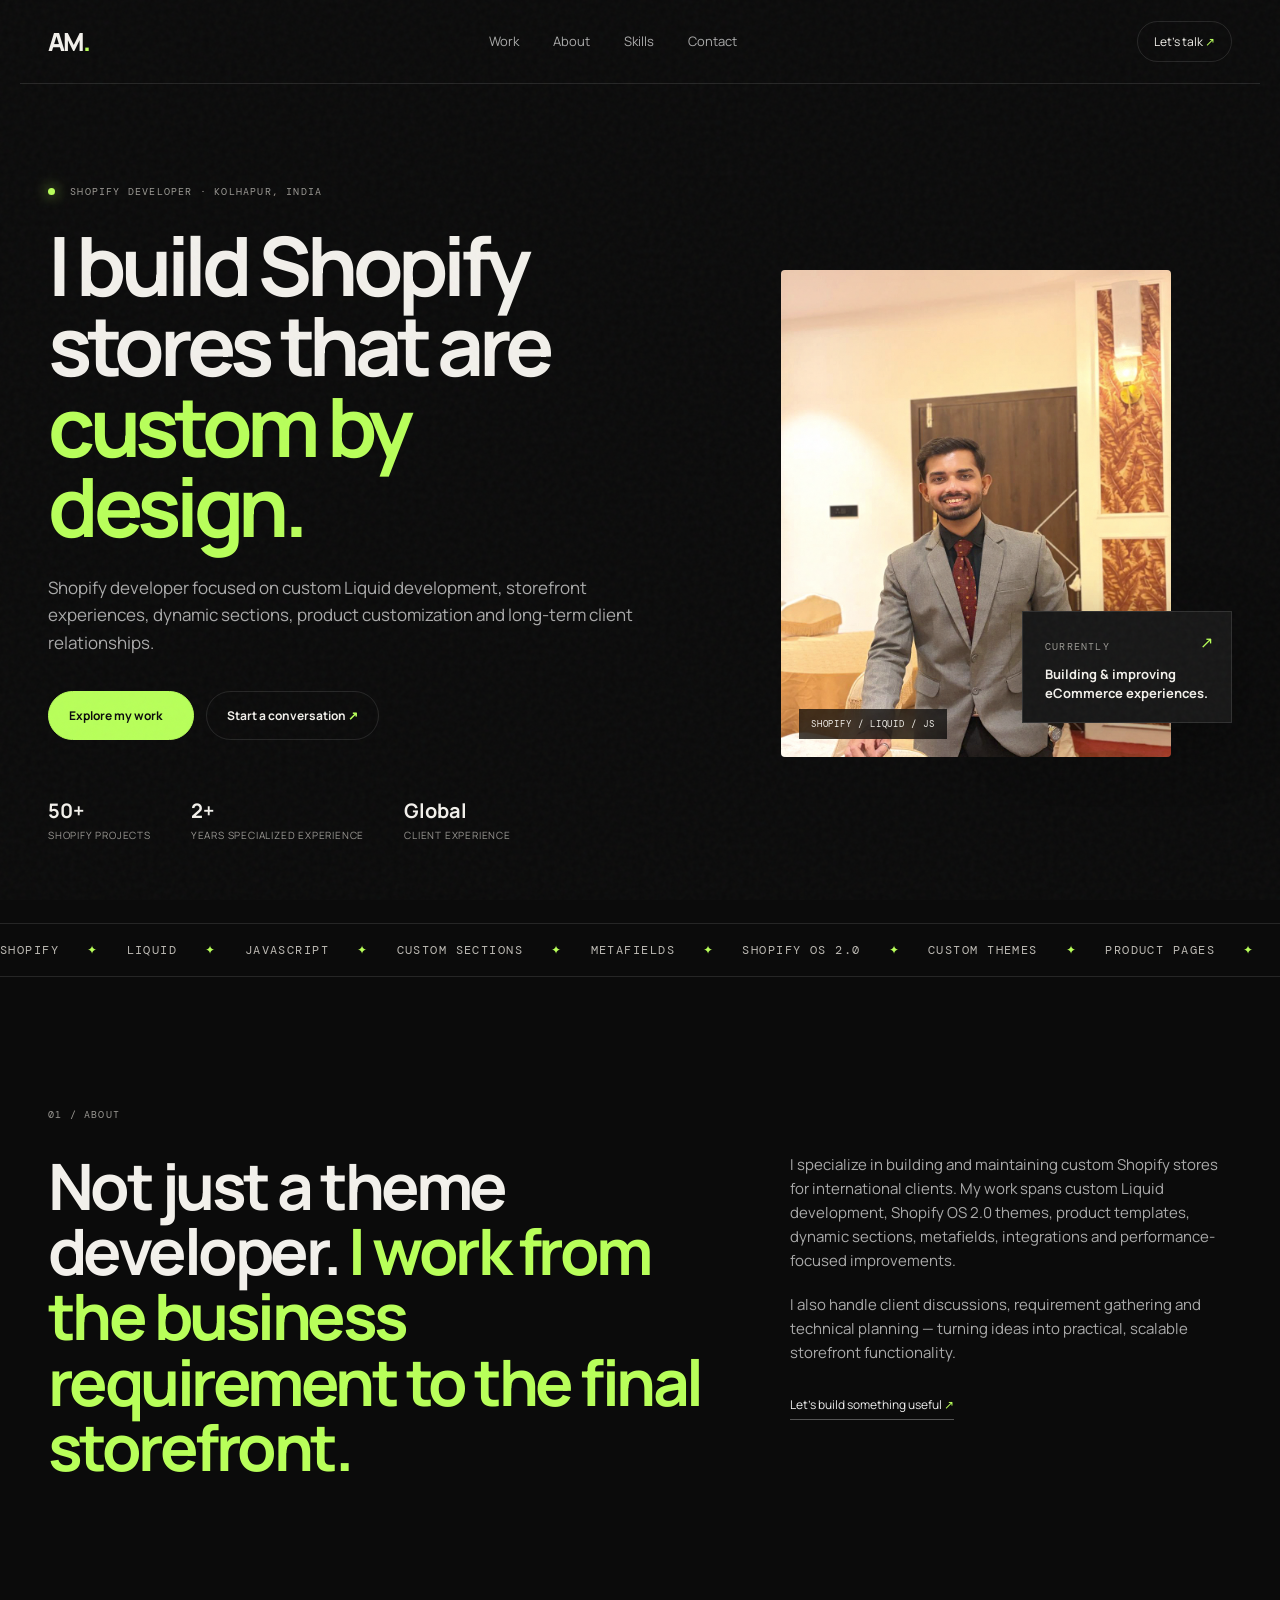
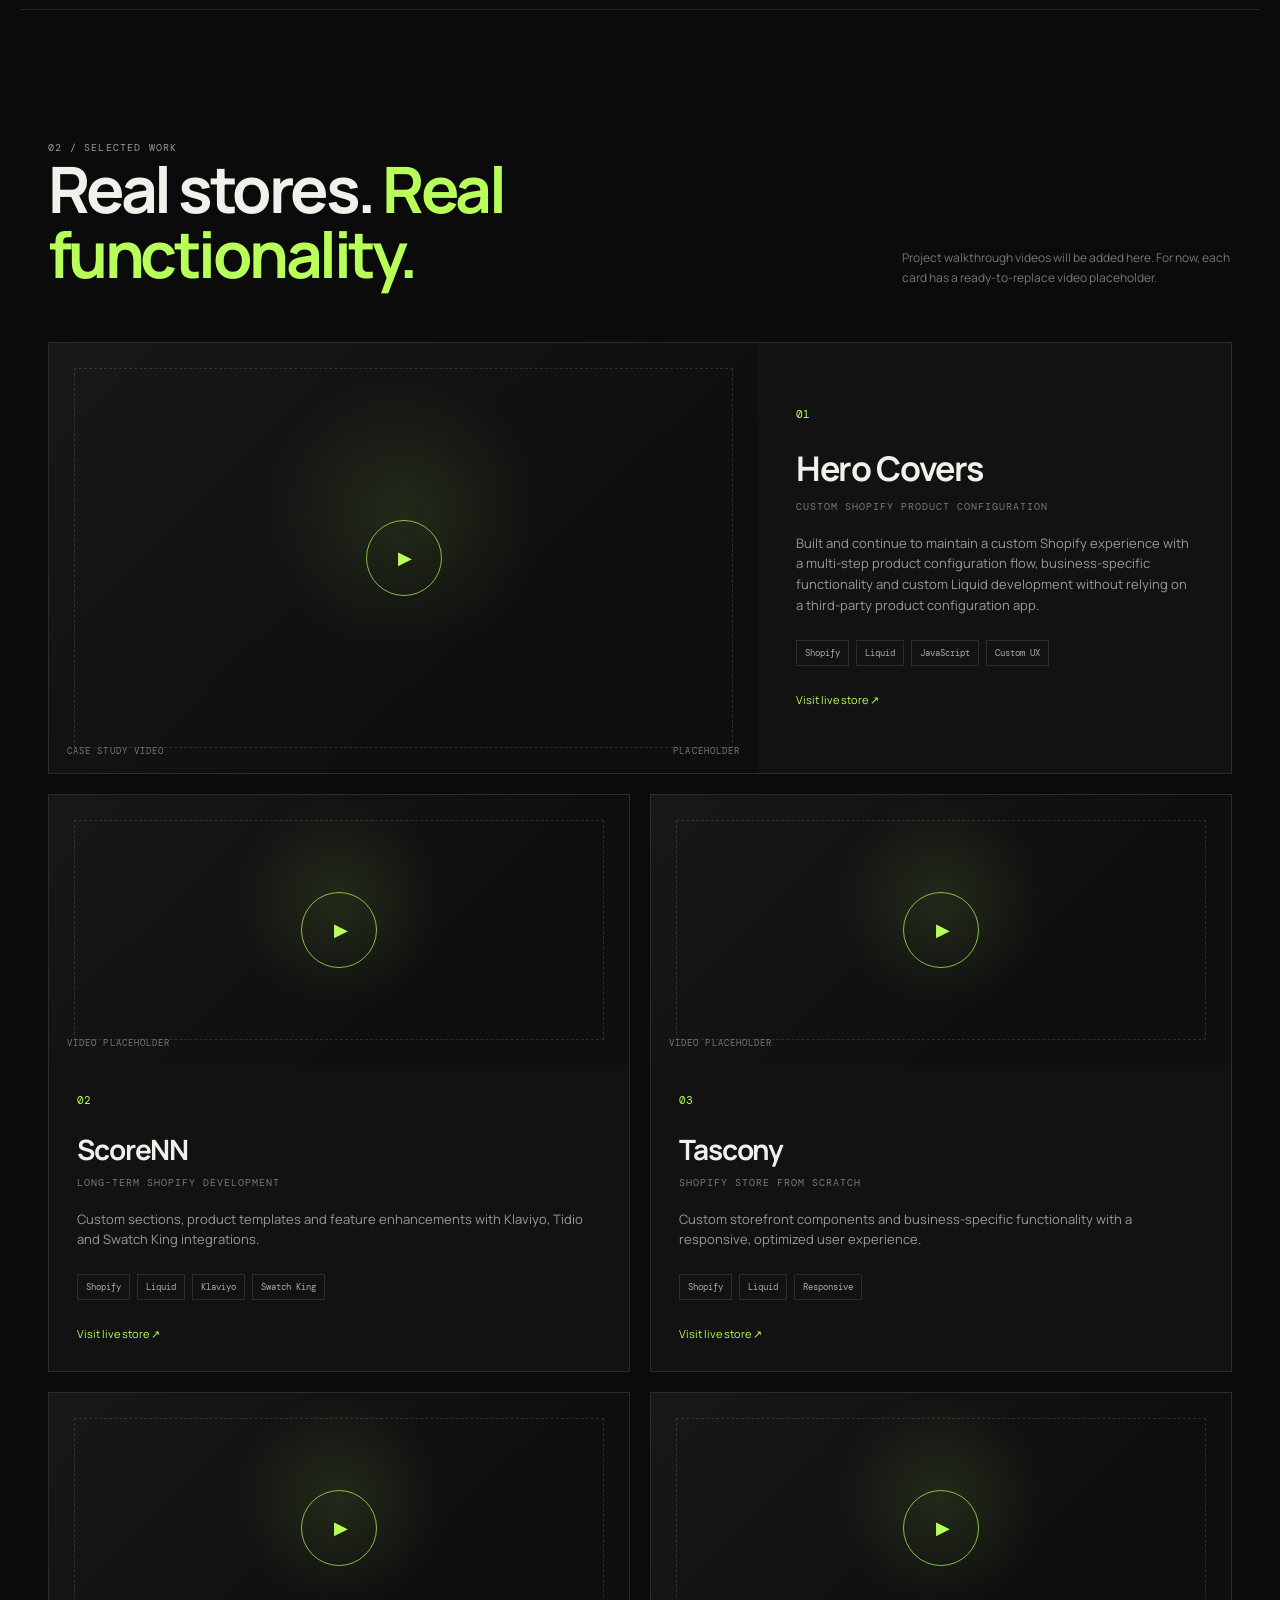
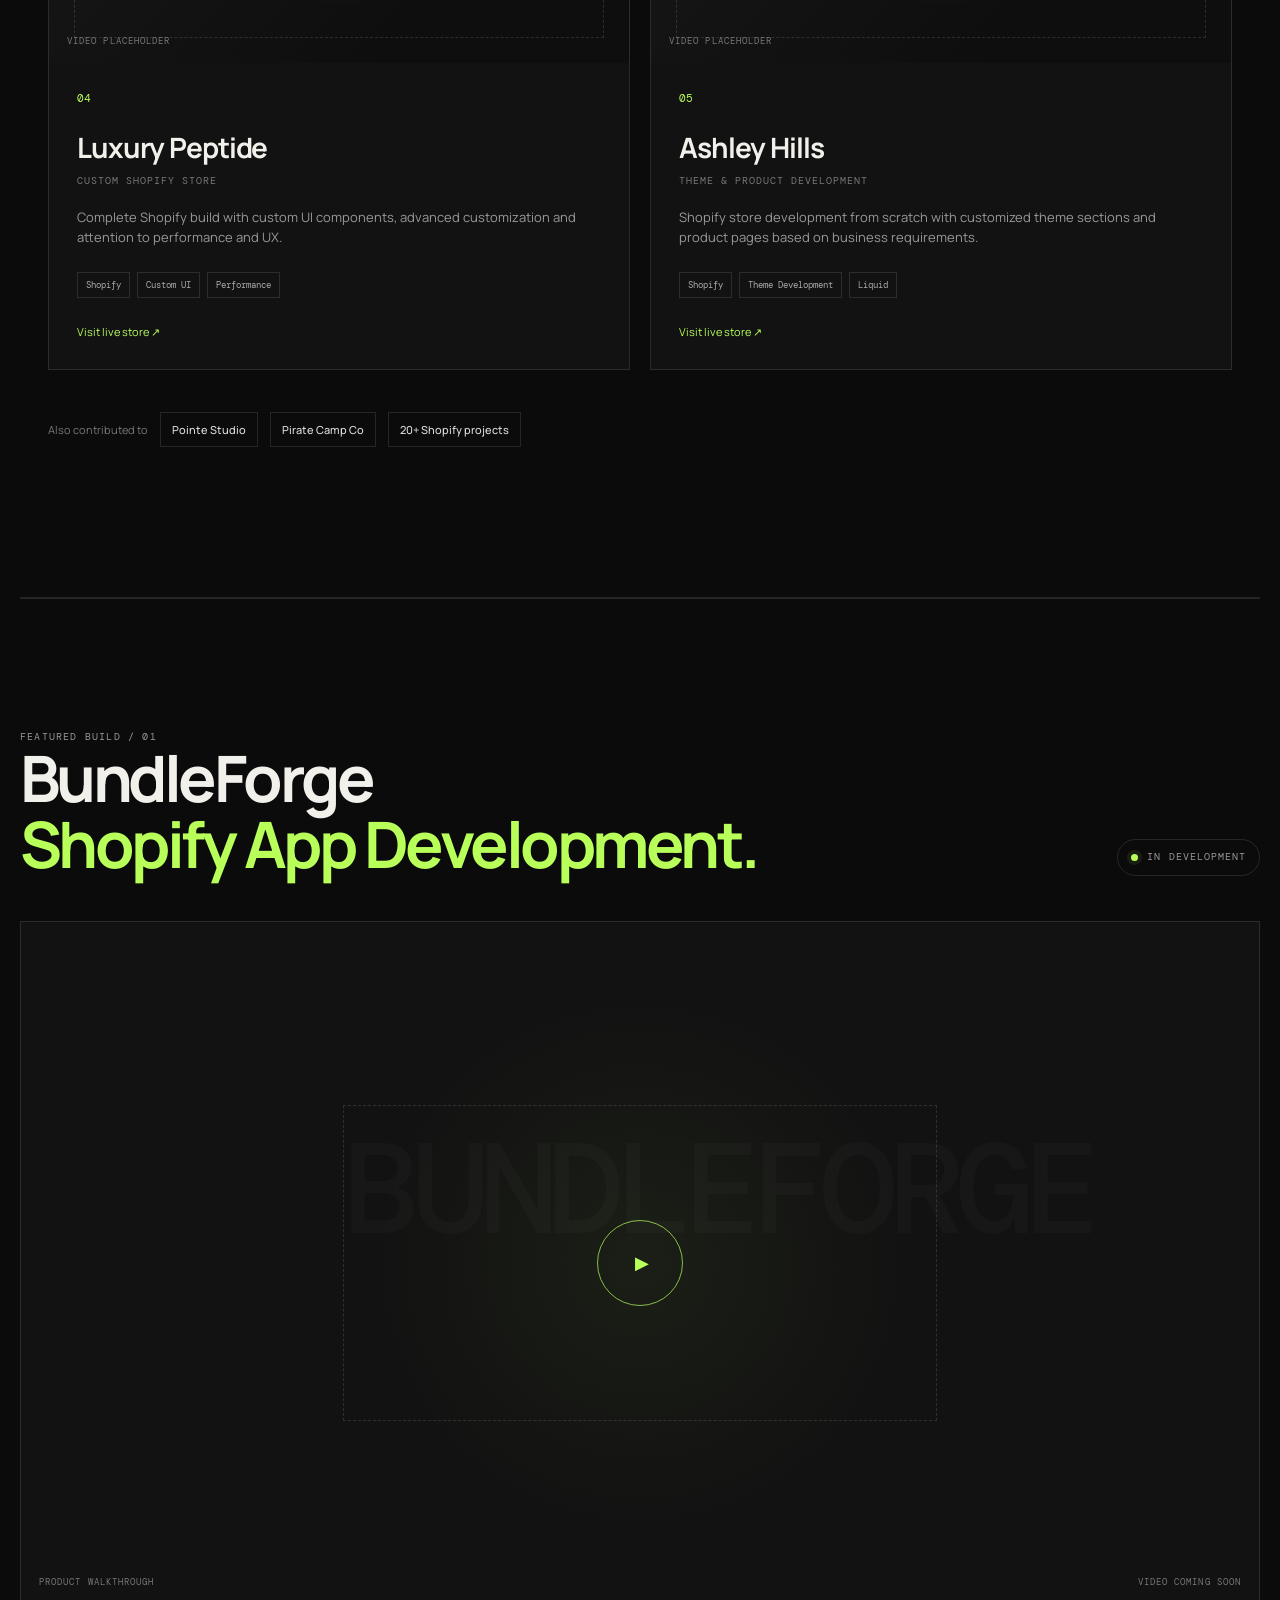
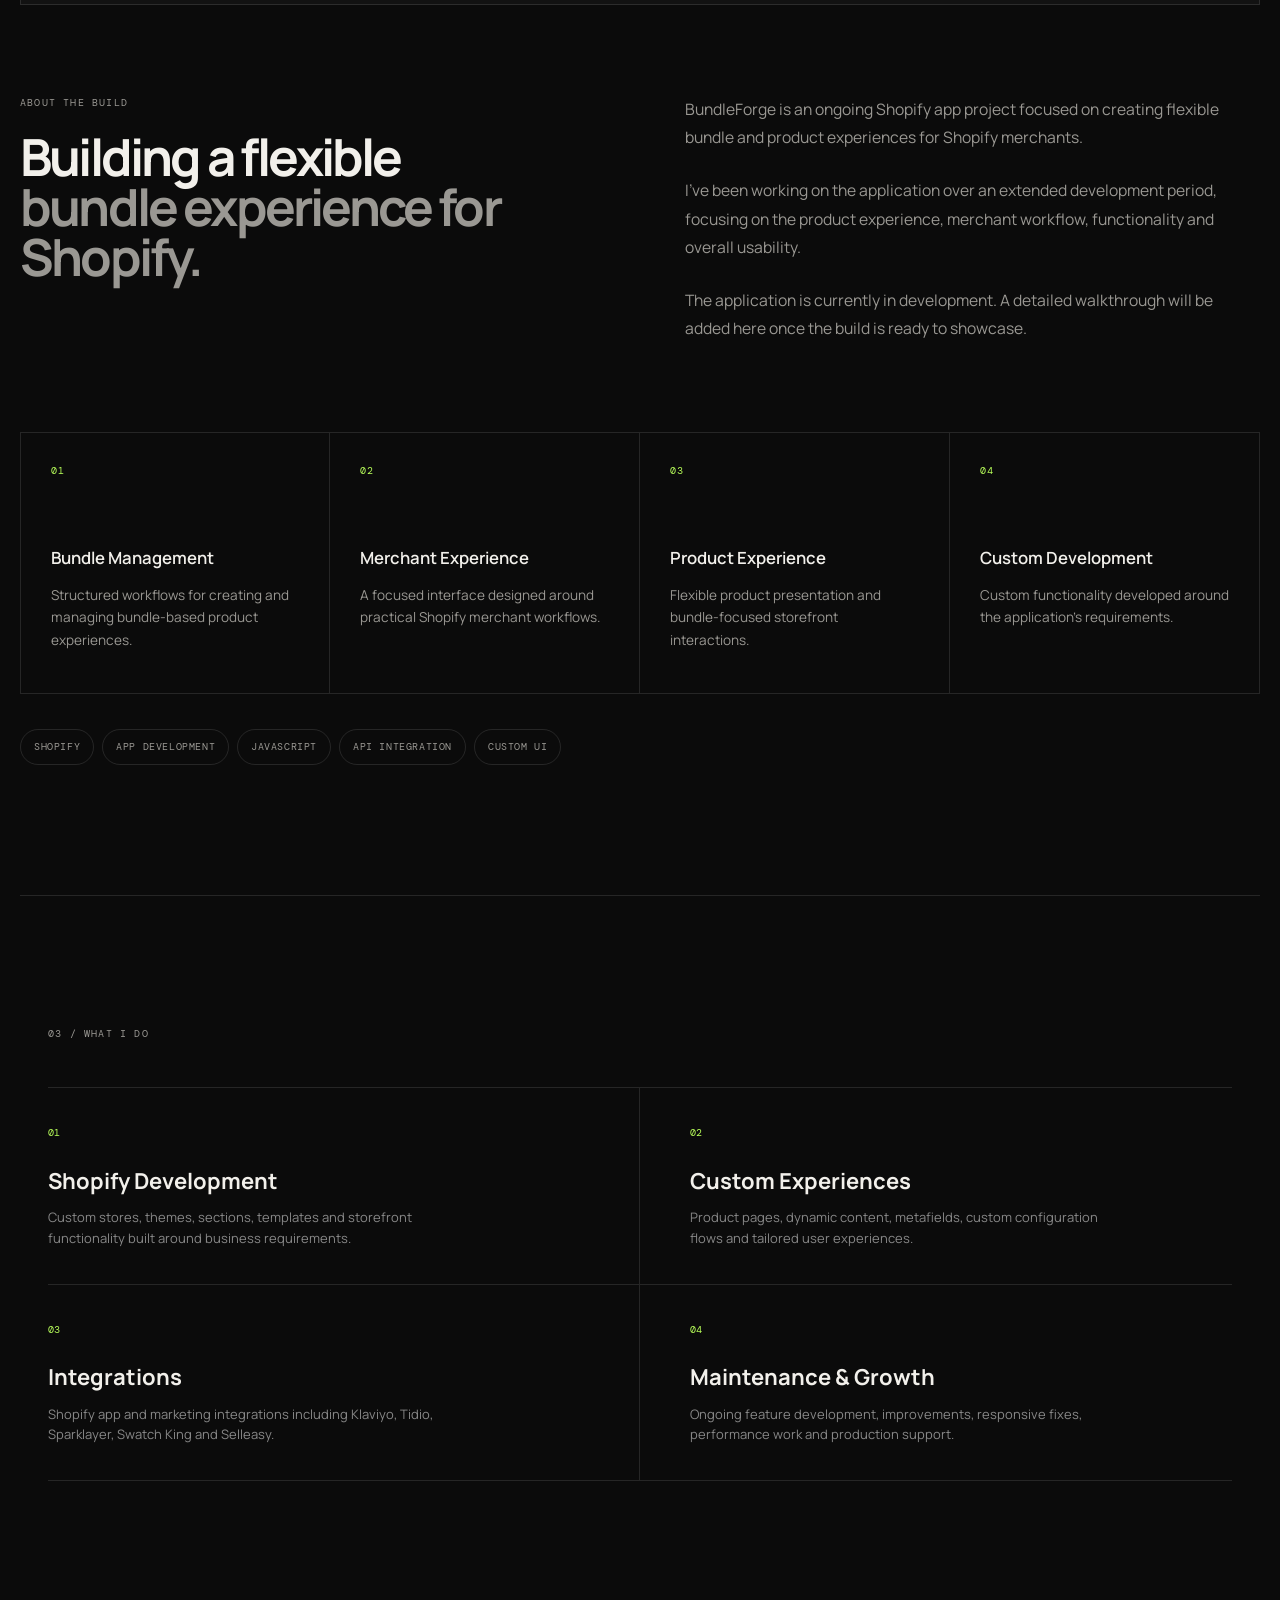
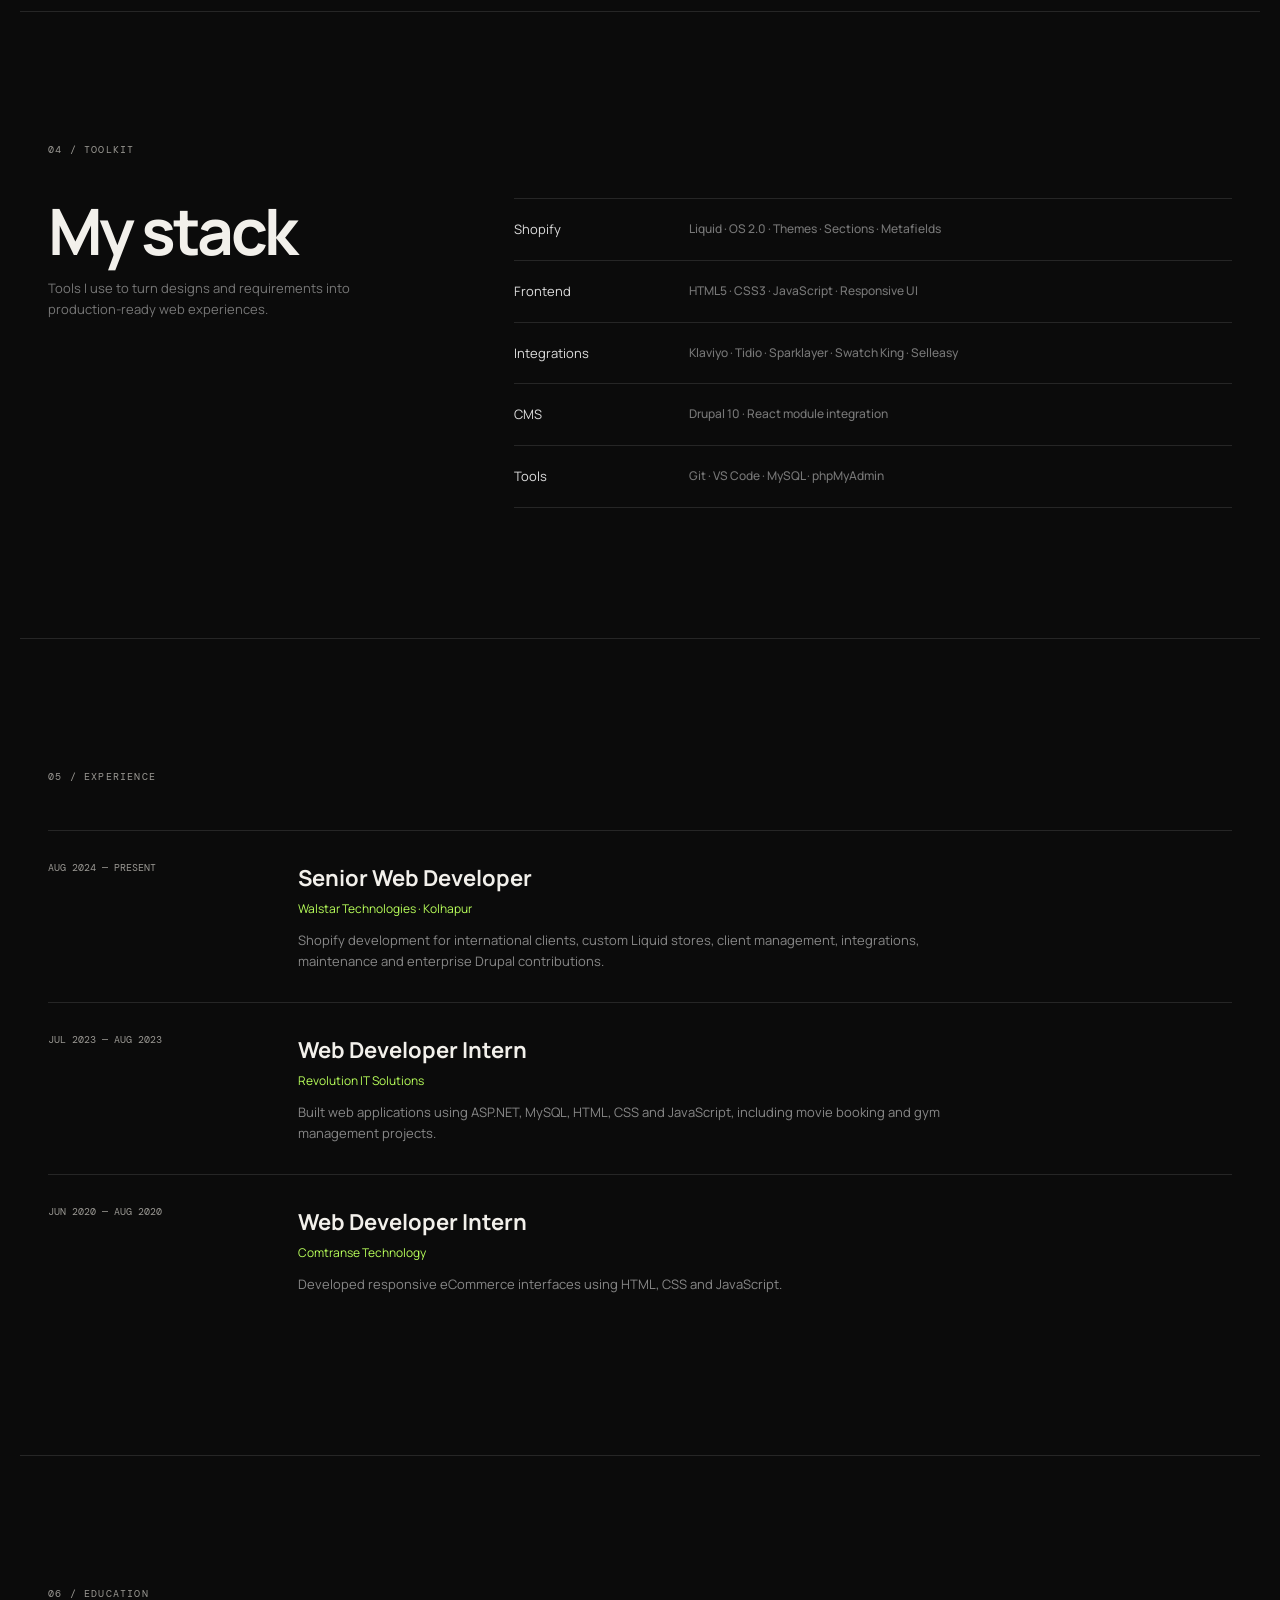
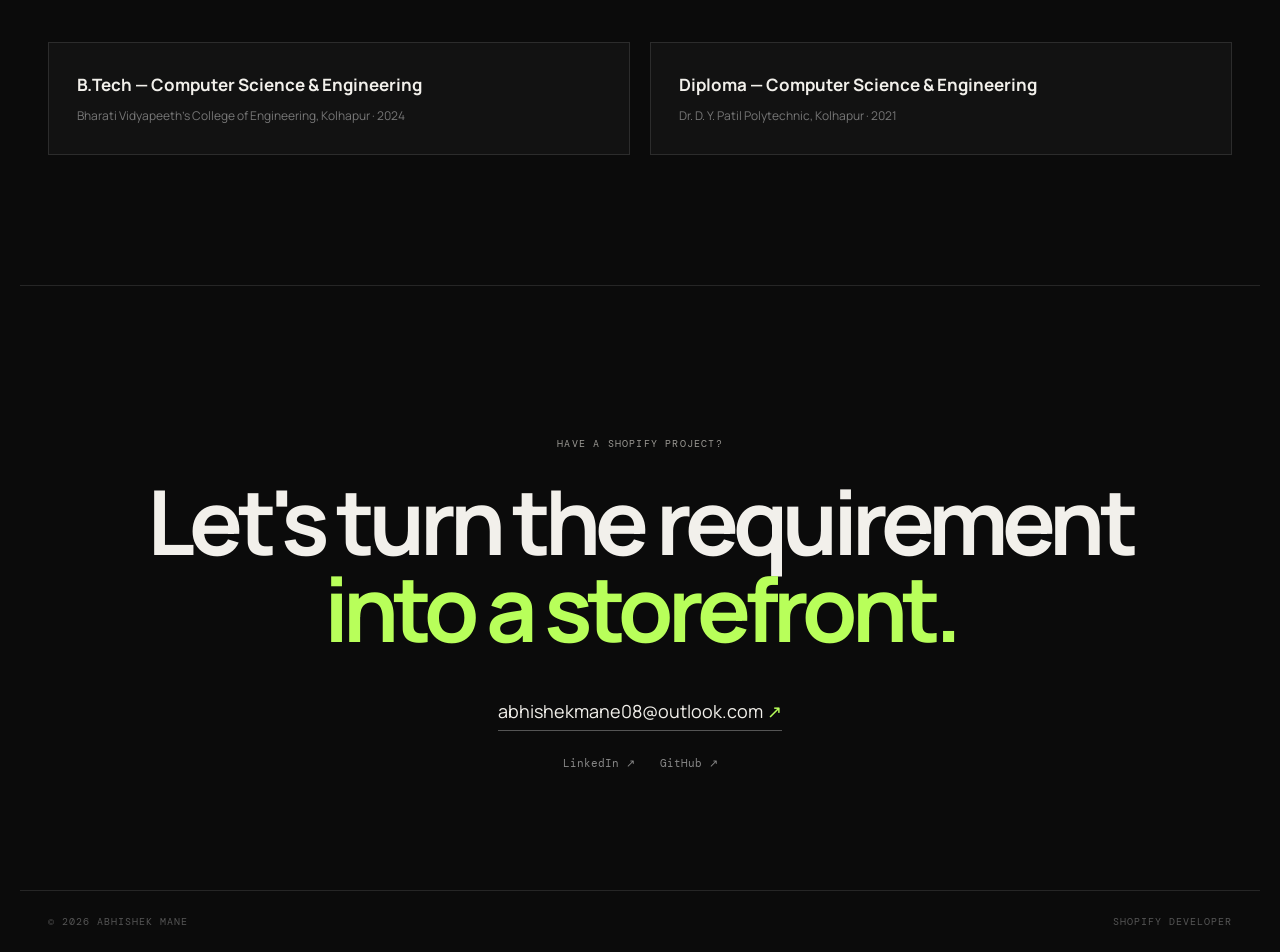
==== index.html @ 69cf545e "Fix portfolio structure for GitHub Pages" ====
<!DOCTYPE html>
<html lang="en">
<head>
  <meta charset="UTF-8" />
  <meta name="viewport" content="width=device-width, initial-scale=1.0" />
  <meta name="description" content="Abhishek Mane — Shopify Developer building custom Shopify stores, themes, sections and eCommerce experiences." />
  <title>Abhishek Mane — Shopify Developer</title>
  <link rel="preconnect" href="https://fonts.googleapis.com">
  <link rel="preconnect" href="https://fonts.gstatic.com" crossorigin>
  <link href="https://fonts.googleapis.com/css2?family=DM+Mono:wght@400;500&family=Manrope:wght@400;500;600;700;800&display=swap" rel="stylesheet">
  <link rel="stylesheet" href="styles.css" />
</head>
<body>
  <div class="noise"></div>

  <header class="site-header">
    <a class="brand" href="#top">AM<span>.</span></a>
    <nav class="nav">
      <a href="#work">Work</a>
      <a href="#about">About</a>
      <a href="#skills">Skills</a>
      <a href="#contact">Contact</a>
    </nav>
    <a class="header-cta" href="mailto:abhishekmane08@outlook.com" target="_blank">Let's talk <span>↗</span></a>
  </header>

  <main id="top">
    <section class="hero">
      <div class="hero-copy">
        <p class="eyebrow"><span class="status-dot"></span> Shopify Developer · Kolhapur, India</p>
        <h1>I build Shopify stores that are <em>custom by design.</em></h1>
        <p class="hero-text">
          Shopify developer focused on custom Liquid development, storefront experiences,
          dynamic sections, product customization and long-term client relationships.
        </p>
        <div class="hero-actions">
          <a class="btn btn-primary" href="#work">Explore my work <span>↓</span></a>
          <a class="btn btn-ghost" href="mailto:abhishekmane08@outlook.com">Start a conversation <span>↗</span></a>
        </div>
        <div class="hero-meta">
          <div><strong>50+</strong><span>Shopify projects</span></div>
          <div><strong>2+</strong><span>years specialized experience</span></div>
          <div><strong>Global</strong><span>client experience</span></div>
        </div>
      </div>

      <div class="hero-visual">
        <div class="portrait-frame">
          <img src="assets/images/profile.jpg" alt="Abhishek Mane" />
          <div class="portrait-tag">SHOPIFY / LIQUID / JS</div>
        </div>
        <div class="floating-card">
          <span class="mini-label">Currently</span>
          <strong>Building & improving<br>eCommerce experiences.</strong>
          <span class="arrow">↗</span>
        </div>
      </div>
    </section>

    <section class="marquee" aria-label="Skills">
      <div class="marquee-track">
        <span>SHOPIFY</span><i>✦</i>
        <span>LIQUID</span><i>✦</i>
        <span>JAVASCRIPT</span><i>✦</i>  
        <span>CUSTOM SECTIONS</span><i>✦</i>
        <span>METAFIELDS</span><i>✦</i>
        <span>SHOPIFY OS 2.0</span><i>✦</i>
        <span>CUSTOM THEMES</span><i>✦</i>
        <span>PRODUCT PAGES</span><i>✦</i>
        <span>DYNAMIC CONTENT</span><i>✦</i>
        <span>ECOMMERCE</span><i>✦</i>
        <span>APP INTEGRATIONS</span><i>✦</i>
        <span>KLAVIYO</span><i>✦</i>
        <span>TIDIO</span><i>✦</i>
        <span>SWATCH KING</span><i>✦</i>
        <span>SPARKLAYER</span><i>✦</i>
        <span>SELLEASY</span><i>✦</i>
        <span>RESPONSIVE DEVELOPMENT</span><i>✦</i>
        <span>PERFORMANCE OPTIMIZATION</span><i>✦</i>
        <span>CUSTOM FUNCTIONALITY</span><i>✦</i>
        <span>CLIENT COLLABORATION</span><i>✦</i>
        <span>REACT</span><i>✦</i>
        <span>HTML & CSS</span><i>✦</i>
        <span>GIT</span><i>✦</i>
        <span>SHOPIFY</span><i>✦</i>
        <span>LIQUID</span><i>✦</i>
        <span>JAVASCRIPT</span><i>✦</i>  
        <span>CUSTOM SECTIONS</span><i>✦</i>
        <span>METAFIELDS</span><i>✦</i>
        <span>SHOPIFY OS 2.0</span><i>✦</i>
        <span>CUSTOM THEMES</span><i>✦</i>
        <span>PRODUCT PAGES</span><i>✦</i>
        <span>DYNAMIC CONTENT</span><i>✦</i>
        <span>ECOMMERCE</span><i>✦</i>
        <span>APP INTEGRATIONS</span><i>✦</i>
        <span>KLAVIYO</span><i>✦</i>
        <span>TIDIO</span><i>✦</i>
        <span>SWATCH KING</span><i>✦</i>
        <span>SPARKLAYER</span><i>✦</i>
        <span>SELLEASY</span><i>✦</i>
        <span>RESPONSIVE DEVELOPMENT</span><i>✦</i>
        <span>PERFORMANCE OPTIMIZATION</span><i>✦</i>
        <span>CUSTOM FUNCTIONALITY</span><i>✦</i>
        <span>CLIENT COLLABORATION</span><i>✦</i>
        <span>REACT</span><i>✦</i>
        <span>HTML & CSS</span><i>✦</i>
        <span>GIT</span><i>✦</i>
        <span>SHOPIFY</span><i>✦</i>
        <span>LIQUID</span><i>✦</i>
        <span>JAVASCRIPT</span><i>✦</i>  
        <span>CUSTOM SECTIONS</span><i>✦</i>
        <span>METAFIELDS</span><i>✦</i>
        <span>SHOPIFY OS 2.0</span><i>✦</i>
        <span>CUSTOM THEMES</span><i>✦</i>
        <span>PRODUCT PAGES</span><i>✦</i>
        <span>DYNAMIC CONTENT</span><i>✦</i>
        <span>ECOMMERCE</span><i>✦</i>
        <span>APP INTEGRATIONS</span><i>✦</i>
        <span>KLAVIYO</span><i>✦</i>
        <span>TIDIO</span><i>✦</i>
        <span>SWATCH KING</span><i>✦</i>
        <span>SPARKLAYER</span><i>✦</i>
        <span>SELLEASY</span><i>✦</i>
        <span>RESPONSIVE DEVELOPMENT</span><i>✦</i>
        <span>PERFORMANCE OPTIMIZATION</span><i>✦</i>
        <span>CUSTOM FUNCTIONALITY</span><i>✦</i>
        <span>CLIENT COLLABORATION</span><i>✦</i>
        <span>REACT</span><i>✦</i>
        <span>HTML & CSS</span><i>✦</i>
        <span>GIT</span><i>✦</i>
      </div>
    </section>

    <section class="section intro" id="about">
      <div class="section-kicker">01 / About</div>
      <div class="intro-grid">
        <h2>Not just a theme developer. <span>I work from the business requirement to the final storefront.</span></h2>
        <div class="intro-copy">
          <p>
            I specialize in building and maintaining custom Shopify stores for international clients.
            My work spans custom Liquid development, Shopify OS 2.0 themes, product templates,
            dynamic sections, metafields, integrations and performance-focused improvements.
          </p>
          <p>
            I also handle client discussions, requirement gathering and technical planning — turning
            ideas into practical, scalable storefront functionality.
          </p>
          <a class="text-link" href="#contact">Let's build something useful <span>↗</span></a>
        </div>
      </div>
    </section>

    <section class="section work-section" id="work">
      <div class="section-heading">
        <div>
          <div class="section-kicker">02 / Selected work</div>
          <h2>Real stores. <span>Real functionality.</span></h2>
        </div>
        <p>Project walkthrough videos will be added here. For now, each card has a ready-to-replace video placeholder.</p>
      </div>

      <article class="project project-featured">
        <div class="project-media video-placeholder" data-project="Hero Covers">
          <div class="play-ring">▶</div>
          <div class="media-bottom">
            <span>CASE STUDY VIDEO</span>
            <span>PLACEHOLDER</span>
          </div>
        </div>
        <div class="project-info">
          <div class="project-number">01</div>
          <h3>Hero Covers</h3>
          <p class="project-type">Custom Shopify Product Configuration</p>
          <p>
            Built and continue to maintain a custom Shopify experience with a multi-step product
            configuration flow, business-specific functionality and custom Liquid development without
            relying on a third-party product configuration app.
          </p>
          <div class="chips"><span>Shopify</span><span>Liquid</span><span>JavaScript</span><span>Custom UX</span></div>
          <a class="project-link" href="https://www.herocovers.com/" target="_blank" rel="noopener">Visit live store ↗</a>
        </div>
      </article>

      <div class="project-grid">
        <article class="project project-card">
          <div class="project-media video-placeholder" data-project="ScoreNN">
            <div class="play-ring">▶</div>
            <div class="media-bottom"><span>VIDEO PLACEHOLDER</span></div>
          </div>
          <div class="project-info">
            <div class="project-number">02</div>
            <h3>ScoreNN</h3>
            <p class="project-type">Long-term Shopify Development</p>
            <p>Custom sections, product templates and feature enhancements with Klaviyo, Tidio and Swatch King integrations.</p>
            <div class="chips"><span>Shopify</span><span>Liquid</span><span>Klaviyo</span><span>Swatch King</span></div>
            <a class="project-link" href="https://scorenn.com/" target="_blank" rel="noopener">Visit live store ↗</a>
          </div>
        </article>

        <article class="project project-card">
          <div class="project-media video-placeholder" data-project="Tascony">
            <div class="play-ring">▶</div>
            <div class="media-bottom"><span>VIDEO PLACEHOLDER</span></div>
          </div>
          <div class="project-info">
            <div class="project-number">03</div>
            <h3>Tascony</h3>
            <p class="project-type">Shopify Store From Scratch</p>
            <p>Custom storefront components and business-specific functionality with a responsive, optimized user experience.</p>
            <div class="chips"><span>Shopify</span><span>Liquid</span><span>Responsive</span></div>
            <a class="project-link" href="https://tascony.com/" target="_blank" rel="noopener">Visit live store ↗</a>
          </div>
        </article>

        <article class="project project-card">
          <div class="project-media video-placeholder" data-project="Luxury Peptide">
            <div class="play-ring">▶</div>
            <div class="media-bottom"><span>VIDEO PLACEHOLDER</span></div>
          </div>
          <div class="project-info">
            <div class="project-number">04</div>
            <h3>Luxury Peptide</h3>
            <p class="project-type">Custom Shopify Store</p>
            <p>Complete Shopify build with custom UI components, advanced customization and attention to performance and UX.</p>
            <div class="chips"><span>Shopify</span><span>Custom UI</span><span>Performance</span></div>
            <a class="project-link" href="https://luxurypeptide.com/" target="_blank" rel="noopener">Visit live store ↗</a>
          </div>
        </article>

        <article class="project project-card">
          <div class="project-media video-placeholder" data-project="Ashley Hills">
            <div class="play-ring">▶</div>
            <div class="media-bottom"><span>VIDEO PLACEHOLDER</span></div>
          </div>
          <div class="project-info">
            <div class="project-number">05</div>
            <h3>Ashley Hills</h3>
            <p class="project-type">Theme & Product Development</p>
            <p>Shopify store development from scratch with customized theme sections and product pages based on business requirements.</p>
            <div class="chips"><span>Shopify</span><span>Theme Development</span><span>Liquid</span></div>
            <a class="project-link" href="https://ashleyhills.com/" target="_blank" rel="noopener">Visit live store ↗</a>
          </div>
        </article>
      </div>

      <div class="more-work">
        <span>Also contributed to</span>
        <strong>Pointe Studio</strong>
        <strong>Pirate Camp Co</strong>
        <strong>20+ Shopify projects</strong>
      </div>
    </section>
    
    <!-- =========================
        BUNDLEFORGE FEATURED APP
    ========================== -->

    <section class="section bundleforge-section">

      <div class="section-heading bundleforge-heading">

        <div>

          <div class="section-kicker">
            Featured Build / 01
          </div>

          <h2>
            BundleForge
            <span>
              Shopify App Development.
            </span>
          </h2>

        </div>

        <div class="bundleforge-status">

          <span class="bundleforge-status-dot"></span>

          <span>
            In Development
          </span>

        </div>

      </div>


      <!-- FULL WIDTH VIDEO -->

      <div class="bundleforge-video">

        <button
          class="video-placeholder bundleforge-video-trigger"
          data-project="BundleForge"
          data-video="assets/videos/bundleforge.mp4"
          aria-label="Open BundleForge walkthrough"
        >

          <span class="play-ring">
            ▶
          </span>

          <span class="media-bottom">

            <span>
              PRODUCT WALKTHROUGH
            </span>

            <span>
              VIDEO COMING SOON
            </span>

          </span>

        </button>

      </div>


      <!-- DESCRIPTION -->

      <div class="bundleforge-intro">

        <div class="bundleforge-intro-title">

          <div class="section-kicker">
            About the build
          </div>

          <h3>
            Building a flexible
            <span>
              bundle experience for Shopify.
            </span>
          </h3>

        </div>


        <div class="bundleforge-intro-copy">

          <p>
            BundleForge is an ongoing Shopify app project
            focused on creating flexible bundle and product
            experiences for Shopify merchants.
          </p>

          <p>
            I've been working on the application over an
            extended development period, focusing on the
            product experience, merchant workflow,
            functionality and overall usability.
          </p>

          <p>
            The application is currently in development.
            A detailed walkthrough will be added here once
            the build is ready to showcase.
          </p>

        </div>

      </div>


      <!-- FEATURES -->

      <div class="bundleforge-features">

        <article class="bundleforge-feature">

          <span class="bundleforge-feature-number">
            01
          </span>

          <h4>
            Bundle Management
          </h4>

          <p>
            Structured workflows for creating and
            managing bundle-based product experiences.
          </p>

        </article>


        <article class="bundleforge-feature">

          <span class="bundleforge-feature-number">
            02
          </span>

          <h4>
            Merchant Experience
          </h4>

          <p>
            A focused interface designed around
            practical Shopify merchant workflows.
          </p>

        </article>


        <article class="bundleforge-feature">

          <span class="bundleforge-feature-number">
            03
          </span>

          <h4>
            Product Experience
          </h4>

          <p>
            Flexible product presentation and
            bundle-focused storefront interactions.
          </p>

        </article>


        <article class="bundleforge-feature">

          <span class="bundleforge-feature-number">
            04
          </span>

          <h4>
            Custom Development
          </h4>

          <p>
            Custom functionality developed around
            the application's requirements.
          </p>

        </article>

      </div>


      <!-- TECHNOLOGIES -->

      <div class="bundleforge-stack">

        <span>Shopify</span>
        <span>App Development</span>
        <span>JavaScript</span>
        <span>API Integration</span>
        <span>Custom UI</span>

      </div>

    </section>

    <section class="section services">
      <div class="section-kicker">03 / What I do</div>
      <div class="services-grid">
        <div class="service"><span>01</span><h3>Shopify Development</h3><p>Custom stores, themes, sections, templates and storefront functionality built around business requirements.</p></div>
        <div class="service"><span>02</span><h3>Custom Experiences</h3><p>Product pages, dynamic content, metafields, custom configuration flows and tailored user experiences.</p></div>
        <div class="service"><span>03</span><h3>Integrations</h3><p>Shopify app and marketing integrations including Klaviyo, Tidio, Sparklayer, Swatch King and Selleasy.</p></div>
        <div class="service"><span>04</span><h3>Maintenance & Growth</h3><p>Ongoing feature development, improvements, responsive fixes, performance work and production support.</p></div>
      </div>
    </section>

    <section class="section skills-section" id="skills">
      <div class="section-kicker">04 / Toolkit</div>
      <div class="skills-grid">
        <div>
          <h2>My stack</h2>
          <p>Tools I use to turn designs and requirements into production-ready web experiences.</p>
        </div>
        <div class="skill-list">
          <div><span>Shopify</span><b>Liquid · OS 2.0 · Themes · Sections · Metafields</b></div>
          <div><span>Frontend</span><b>HTML5 · CSS3 · JavaScript · Responsive UI</b></div>
          <div><span>Integrations</span><b>Klaviyo · Tidio · Sparklayer · Swatch King · Selleasy</b></div>
          <div><span>CMS</span><b>Drupal 10 · React module integration</b></div>
          <div><span>Tools</span><b>Git · VS Code · MySQL · phpMyAdmin</b></div>
        </div>
      </div>
    </section>

    <section class="section experience">
      <div class="section-kicker">05 / Experience</div>
      <div class="timeline">
        <div class="timeline-item">
          <div class="timeline-date">AUG 2024 — PRESENT</div>
          <div><h3>Senior Web Developer</h3><p class="company">Walstar Technologies · Kolhapur</p><p>Shopify development for international clients, custom Liquid stores, client management, integrations, maintenance and enterprise Drupal contributions.</p></div>
        </div>
        <div class="timeline-item">
          <div class="timeline-date">JUL 2023 — AUG 2023</div>
          <div><h3>Web Developer Intern</h3><p class="company">Revolution IT Solutions</p><p>Built web applications using ASP.NET, MySQL, HTML, CSS and JavaScript, including movie booking and gym management projects.</p></div>
        </div>
        <div class="timeline-item">
          <div class="timeline-date">JUN 2020 — AUG 2020</div>
          <div><h3>Web Developer Intern</h3><p class="company">Comtranse Technology</p><p>Developed responsive eCommerce interfaces using HTML, CSS and JavaScript.</p></div>
        </div>
      </div>
    </section>

    <section class="section education">
      <div class="section-kicker">06 / Education</div>
      <div class="education-grid">
        <div><h3>B.Tech — Computer Science & Engineering</h3><p>Bharati Vidyapeeth's College of Engineering, Kolhapur · 2024</p></div>
        <div><h3>Diploma — Computer Science & Engineering</h3><p>Dr. D. Y. Patil Polytechnic, Kolhapur · 2021</p></div>
      </div>
    </section>

    <section class="contact" id="contact">
      <p class="eyebrow">Have a Shopify project?</p>
      <h2>Let's turn the requirement<br><em>into a storefront.</em></h2>
      <a class="contact-email" href="mailto:abhishekmane08@outlook.com" target="_blank">abhishekmane08@outlook.com <span>↗</span></a>
      <div class="contact-links">
        <a href="https://www.linkedin.com/in/abhishek-mane-61b139275/" target="_blank" rel="noopener">LinkedIn ↗</a>
        <a href="https://github.com/abhishek-mane-fr/" target="_blank" rel="noopener">GitHub ↗</a>
      </div>
    </section>
  </main>

  <footer>
    <span>© 2026 Abhishek Mane</span>
    <span>Shopify Developer</span>
  </footer>

  <script src="script.js"></script>
</body>
</html>
---- styles.css ----
:root {
  --bg: #0b0b0b;
  --surface: #121212;
  --surface-2: #181818;
  --text: #f2f0eb;
  --muted: #9a9893;
  --line: rgba(255,255,255,.11);
  --accent: #b8ff5a;
  --max: 1240px;
}
* { box-sizing: border-box; margin: 0; padding: 0; }
html { scroll-behavior: smooth; }
body {
  background: var(--bg); color: var(--text); font-family: "Manrope", sans-serif;
  line-height: 1.6; overflow-x: hidden;
}
a { color: inherit; text-decoration: none; }
.noise { position: fixed; inset: 0; pointer-events: none; opacity: .035; z-index: 20;
  background-image: url("data:image/svg+xml,%3Csvg viewBox='0 0 180 180' xmlns='http://www.w3.org/2000/svg'%3E%3Cfilter id='n'%3E%3CfeTurbulence type='fractalNoise' baseFrequency='.9' numOctaves='3' stitchTiles='stitch'/%3E%3C/filter%3E%3Crect width='100%25' height='100%25' filter='url(%23n)'/%3E%3C/svg%3E");
}
.site-header { height: 84px; max-width: var(--max); margin: auto; display: flex; align-items: center; justify-content: space-between; padding: 0 28px; border-bottom: 1px solid var(--line); }
.brand { font-size: 25px; font-weight: 800; letter-spacing: -.08em; }
.brand span { color: var(--accent); }
.nav { display: flex; gap: 34px; color: #aaa; font-size: 13px; }
.nav a:hover, .contact-links a:hover { color: var(--accent); }
.header-cta { border: 1px solid var(--line); padding: 10px 16px; border-radius: 999px; font-size: 12px; }
.header-cta span, .btn span, .text-link span, .project-link, .contact-email span { color: var(--accent); }
.hero { max-width: var(--max); min-height: 730px; margin: auto; padding: 100px 28px 80px; display: grid; grid-template-columns: 1.08fr .92fr; gap: 70px; align-items: center; }
.eyebrow, .section-kicker, .mini-label { font-family: "DM Mono", monospace; text-transform: uppercase; letter-spacing: .12em; font-size: 10px; color: var(--muted); }
.status-dot { display:inline-block; width:7px; height:7px; background:var(--accent); border-radius:50%; margin-right:8px; box-shadow:0 0 14px var(--accent); }
.hero h1 { font-size: clamp(54px, 6.4vw, 94px); line-height: .98; letter-spacing: -.065em; max-width: 800px; margin: 25px 0 28px; }
h1 em, .section h2 span, .contact h2 em { color: var(--accent); font-style: normal; }
.hero-text { max-width: 620px; color: #aaa; font-size: 17px; }
.hero-actions { display:flex; gap:12px; margin: 35px 0 55px; flex-wrap:wrap; }
.btn { padding: 14px 20px; border-radius: 999px; font-size: 12px; font-weight: 700; border:1px solid var(--line); }
.btn-primary { background: var(--accent); color:#0b0b0b; border-color:var(--accent); }
.btn-ghost:hover { border-color: #777; }
.hero-meta { display:flex; gap:40px; }
.hero-meta div { display:flex; flex-direction:column; }
.hero-meta strong { font-size: 20px; }
.hero-meta span { font-size: 10px; color:var(--muted); text-transform:uppercase; letter-spacing:.08em; }
.hero-visual { position:relative; min-height:520px; display:flex; align-items:center; justify-content:center; }
.portrait-frame { width:min(390px, 80%); aspect-ratio: 4/5; overflow:hidden; position:relative; background:#222; border-radius:4px; }
.portrait-frame img { width:100%; height:100%; filter:saturate(.82) contrast(1.04); }
.portrait-tag { position:absolute; left:18px; bottom:18px; padding:9px 12px; background:rgba(0,0,0,.72); backdrop-filter:blur(10px); font:9px "DM Mono",monospace; letter-spacing:.1em; }
.floating-card { position:absolute; right:0; bottom:50px; background:#171717; border:1px solid var(--line); padding:20px 22px; width:210px; box-shadow:0 18px 60px rgba(0,0,0,.35); }
.floating-card strong { display:block; font-size:13px; line-height:1.45; margin-top:7px; }
.arrow { position:absolute; right:18px; top:18px; color:var(--accent); }
.marquee { border-top:1px solid var(--line); border-bottom:1px solid var(--line); overflow:hidden; padding:18px 0; }
.marquee-track { display:flex; gap:28px; align-items:center; white-space:nowrap; width:max-content; animation:scroll 100s linear infinite; font:12px "DM Mono",monospace; letter-spacing:.12em; color:#bdbab4; }
.marquee i { color:var(--accent); font-style:normal; }
@keyframes scroll { to { transform:translateX(-50%); } }
.section { max-width:var(--max); margin:auto; padding:130px 28px; border-bottom:1px solid var(--line); }
.intro-grid { display:grid; grid-template-columns:1.2fr .8fr; gap:80px; margin-top:30px; }
.section h2 { font-size:clamp(40px,5vw,68px); line-height:1.02; letter-spacing:-.055em; }
.intro-copy { color:#aaa; font-size:15px; }
.intro-copy p + p { margin-top:20px; }
.text-link { display:inline-block; margin-top:30px; color:#eee; border-bottom:1px solid #555; padding-bottom:5px; font-size:12px; }
.section-heading { display:flex; justify-content:space-between; gap:50px; align-items:end; margin-bottom:55px; }
.section-heading > p { max-width:330px; color:#777; font-size:12px; }
.project { background:var(--surface); border:1px solid var(--line); }
.project-featured { display:grid; grid-template-columns:1.2fr .8fr; }
.project-media { min-height:430px; }
.video-placeholder { background:
  radial-gradient(circle at 50% 40%, rgba(184,255,90,.10), transparent 32%),
  linear-gradient(135deg, #181818, #0e0e0e 70%);
  display:flex; align-items:center; justify-content:center; position:relative; overflow:hidden;
}
.video-placeholder:before { content:""; position:absolute; inset:25px; border:1px dashed rgba(255,255,255,.12); }
.play-ring { width:76px; height:76px; border:1px solid rgba(184,255,90,.7); color:var(--accent); border-radius:50%; display:grid; place-items:center; padding-left:3px; font-size:18px; position:relative; z-index:1; }
.media-bottom { position:absolute; bottom:16px; left:18px; right:18px; display:flex; justify-content:space-between; font:9px "DM Mono",monospace; color:#777; letter-spacing:.12em; z-index:2; }
.project-info { padding:38px; display:flex; flex-direction:column; justify-content:center; }
.project-number { font:11px "DM Mono",monospace; color:var(--accent); margin-bottom:20px; }
.project h3 { font-size:34px; letter-spacing:-.04em; }
.project-type { color:#777; font:10px "DM Mono",monospace; text-transform:uppercase; letter-spacing:.1em; margin:4px 0 20px; }
.project-info p:not(.project-type) { color:#999; font-size:13px; }
.chips { display:flex; flex-wrap:wrap; gap:7px; margin-top:24px; }
.chips span { font:9px "DM Mono",monospace; padding:6px 8px; border:1px solid var(--line); color:#aaa; }
.project-link { margin-top:25px; font-size:11px; }
.project-grid { display:grid; grid-template-columns:1fr 1fr; gap:20px; margin-top:20px; }
.project-card .project-media { min-height:270px; }
.project-card .project-info { padding:28px; }
.project-card h3 { font-size:28px; }
.more-work { margin-top:22px; padding:20px 0; display:flex; gap:12px; flex-wrap:wrap; align-items:center; color:#777; font-size:11px; }
.more-work strong { color:#ddd; border:1px solid var(--line); padding:8px 11px; font-weight:500; }
.services-grid { display:grid; grid-template-columns:repeat(2,1fr); margin-top:45px; border-top:1px solid var(--line); }
.service { padding:30px 25px 35px 0; border-bottom:1px solid var(--line); }
.service:nth-child(odd) { border-right:1px solid var(--line); padding-right:50px; }
.service:nth-child(even) { padding-left:50px; }
.service span { color:var(--accent); font:10px "DM Mono",monospace; }
.service h3 { font-size:22px; margin:20px 0 8px; }
.service p { color:#888; font-size:13px; max-width:440px; }
.skills-grid { display:grid; grid-template-columns:.7fr 1.3fr; gap:80px; margin-top:40px; }
.skills-grid > div > p { color:#777; font-size:13px; max-width:350px; margin-top:15px; }
.skill-list { border-top:1px solid var(--line); }
.skill-list div { display:grid; grid-template-columns:150px 1fr; gap:25px; padding:20px 0; border-bottom:1px solid var(--line); }
.skill-list span { font-size:13px; color:#ddd; }
.skill-list b { font-size:12px; color:#777; font-weight:500; }
.timeline { margin-top:45px; }
.timeline-item { display:grid; grid-template-columns:210px 1fr; gap:40px; padding:30px 0; border-top:1px solid var(--line); }
.timeline-date { font:10px "DM Mono",monospace; color:var(--muted); }
.timeline h3 { font-size:22px; }
.company { color:var(--accent); font-size:12px; margin:3px 0 12px; }
.timeline p:last-child { color:#888; font-size:13px; max-width:700px; }
.education-grid { display:grid; grid-template-columns:1fr 1fr; gap:20px; margin-top:40px; }
.education-grid div { background:var(--surface); border:1px solid var(--line); padding:28px; }
.education-grid h3 { font-size:17px; }
.education-grid p { color:#777; font-size:12px; margin-top:8px; }
.contact { max-width:var(--max); margin:auto; padding:150px 28px 120px; text-align:center; }
.contact h2 { font-size:clamp(48px,7vw,92px); line-height:.98; letter-spacing:-.065em; margin:25px 0 45px; }
.contact-email { font-size:18px; border-bottom:1px solid #555; padding-bottom:7px; }
.contact-links { margin-top:30px; display:flex; justify-content:center; gap:25px; font:11px "DM Mono",monospace; color:#888; }
footer { max-width:var(--max); margin:auto; border-top:1px solid var(--line); padding:24px 28px; display:flex; justify-content:space-between; color:#555; font:10px "DM Mono",monospace; text-transform:uppercase; letter-spacing:.1em; }
@media (max-width: 900px) {
  .nav { display:none; }
  .hero, .project-featured, .intro-grid, .skills-grid { grid-template-columns:1fr; }
  .hero { padding-top:70px; }
  .hero-visual { min-height:500px; }
  .project-featured .project-media { min-height:350px; }
  .section-heading { align-items:start; flex-direction:column; }
}
@media (max-width: 650px) {
  .site-header { padding:0 18px; }
  .header-cta { display:none; }
  .hero, .section, .contact { padding-left:18px; padding-right:18px; }
  .hero { padding-top:55px; }
  .hero h1 { font-size:52px; }
  .hero-meta { gap:18px; flex-wrap:wrap; }
  .portrait-frame { width:85%; }
  .floating-card { right:0; bottom:25px; width:185px; }
  .project-grid, .services-grid, .education-grid { grid-template-columns:1fr; }
  .service:nth-child(odd), .service:nth-child(even) { border-right:0; padding:28px 0; padding-left:0; }
  .skill-list div { grid-template-columns:1fr; gap:7px; }
  .timeline-item { grid-template-columns:1fr; gap:10px; }
  .contact { padding-top:100px; }
  .contact-email { font-size:14px; }
  footer { padding:20px 18px; }
}

/* =========================================================
   BUNDLEFORGE — FEATURED APP
========================================================= */

.bundleforge-section {
  width: 100%;
  padding: 130px 0;
  border-top: 1px solid var(--line);
}


/* ---------- Heading ---------- */

.bundleforge-heading {
  align-items: flex-end;
  margin-bottom: 45px;
}

.bundleforge-heading h2 {
  max-width: 850px;
}

.bundleforge-heading h2 span {
  display: block;
}


.bundleforge-status {
  display: inline-flex;
  align-items: center;
  gap: 9px;

  padding: 9px 13px;

  border: 1px solid var(--line);
  border-radius: 999px;

  color: var(--muted);

  font-family: "DM Mono", monospace;
  font-size: 0.65rem;
  letter-spacing: 0.1em;
  text-transform: uppercase;

  white-space: nowrap;
}


.bundleforge-status-dot {
  width: 7px;
  height: 7px;

  border-radius: 50%;

  background: var(--accent);

  box-shadow: 0 0 0 4px rgba(184, 255, 90, 0.08);

  animation: bundleforge-pulse 2s ease-in-out infinite;
}


@keyframes bundleforge-pulse {

  0%,
  100% {
    opacity: 0.45;
    transform: scale(0.85);
  }

  50% {
    opacity: 1;
    transform: scale(1);
  }

}


/* ---------- Full Width Video ---------- */

.bundleforge-video {
  width: 100%;
  height: min(76vh, 820px);

  overflow: hidden;

  background: var(--surface);

  border: 1px solid var(--line);
}


.bundleforge-video-trigger {
  width: 100%;
  height: 100%;

  min-height: 0;

  border: 0;
  border-radius: 0;

  background:
    radial-gradient(
      circle at 50% 50%,
      rgba(184, 255, 90, 0.055),
      transparent 38%
    ),
    var(--surface);

  color: var(--text);

  cursor: pointer;
}


.bundleforge-video-trigger::before {
  content: "BUNDLEFORGE";

  position: absolute;

  top: 50%;
  left: 50%;

  transform: translate(-50%, -50%);

  font-family: "DM Mono", monospace;

  font-size: clamp(3rem, 10vw, 9rem);

  font-weight: 500;

  letter-spacing: -0.07em;

  color: rgba(255, 255, 255, 0.025);

  white-space: nowrap;

  pointer-events: none;
}


.bundleforge-video-trigger .play-ring {
  position: relative;
  z-index: 2;

  width: 86px;
  height: 86px;

  transition:
    transform 0.35s ease,
    background 0.35s ease,
    border-color 0.35s ease;
}


.bundleforge-video-trigger:hover .play-ring {
  transform: scale(1.1);

  background: var(--accent);

  border-color: var(--accent);

  color: #0b0b0b;
}


.bundleforge-video-trigger .media-bottom {
  z-index: 3;
}


/* ---------- Intro ---------- */

.bundleforge-intro {
  display: grid;

  grid-template-columns: 1fr 1fr;

  gap: 90px;

  padding: 90px 0;

  border-bottom: 1px solid var(--line);
}


.bundleforge-intro-title h3 {
  max-width: 580px;

  margin-top: 20px;

  font-size: clamp(2rem, 4vw, 4rem);

  line-height: 0.98;

  letter-spacing: -0.055em;
}


.bundleforge-intro-title h3 span {
  display: block;

  color: var(--muted);
}


.bundleforge-intro-copy {
  max-width: 620px;
}


.bundleforge-intro-copy p {
  margin: 0 0 25px;

  color: var(--muted);

  font-size: 0.98rem;

  line-height: 1.8;
}


.bundleforge-intro-copy p:last-child {
  margin-bottom: 0;
}


/* ---------- Feature Grid ---------- */

.bundleforge-features {
  display: grid;

  grid-template-columns: repeat(4, 1fr);

  border-bottom: 1px solid var(--line);
}


.bundleforge-feature {
  min-height: 260px;

  padding: 30px;

  border-right: 1px solid var(--line);

  transition:
    background 0.3s ease,
    transform 0.3s ease;
}


.bundleforge-feature:first-child {
  border-left: 1px solid var(--line);
}


.bundleforge-feature:hover {
  background: rgba(255, 255, 255, 0.025);

  transform: translateY(-3px);
}


.bundleforge-feature-number {
  display: block;

  margin-bottom: 65px;

  color: var(--accent);

  font-family: "DM Mono", monospace;

  font-size: 0.65rem;

  letter-spacing: 0.08em;
}


.bundleforge-feature h4 {
  margin-bottom: 12px;

  font-size: 1.05rem;

  font-weight: 600;
}


.bundleforge-feature p {
  max-width: 250px;

  margin: 0;

  color: var(--muted);

  font-size: 0.85rem;

  line-height: 1.65;
}


/* ---------- Technology Stack ---------- */

.bundleforge-stack {
  display: flex;

  flex-wrap: wrap;

  gap: 8px;

  padding-top: 35px;
}


.bundleforge-stack span {
  padding: 9px 13px;

  border: 1px solid var(--line);

  border-radius: 999px;

  color: var(--muted);

  font-family: "DM Mono", monospace;

  font-size: 0.62rem;

  letter-spacing: 0.06em;

  text-transform: uppercase;

  transition:
    color 0.25s ease,
    border-color 0.25s ease,
    background 0.25s ease;
}


.bundleforge-stack span:hover {
  color: var(--text);

  border-color: rgba(184, 255, 90, 0.4);

  background: rgba(184, 255, 90, 0.04);
}


/* =========================================================
   BUNDLEFORGE — RESPONSIVE
========================================================= */

@media (max-width: 900px) {

  .bundleforge-section {
    padding: 100px 0;
  }


  .bundleforge-heading {
    align-items: flex-start;

    gap: 25px;
  }


  .bundleforge-status {
    margin-top: 5px;
  }


  .bundleforge-video {
    height: 65vh;
    min-height: 450px;
  }


  .bundleforge-intro {
    grid-template-columns: 1fr;

    gap: 45px;

    padding: 70px 0;
  }


  .bundleforge-features {
    grid-template-columns: repeat(2, 1fr);
  }


  .bundleforge-feature:nth-child(2) {
    border-right: 0;
  }


  .bundleforge-feature:nth-child(3),
  .bundleforge-feature:nth-child(4) {
    border-top: 1px solid var(--line);
  }

}


@media (max-width: 650px) {

  .bundleforge-section {
    padding: 80px 0;
  }


  .bundleforge-heading {
    margin-bottom: 30px;
  }


  .bundleforge-heading h2 {
    font-size: clamp(2.8rem, 14vw, 5rem);
  }


  .bundleforge-status {
    font-size: 0.58rem;

    padding: 8px 11px;
  }


  .bundleforge-video {
    height: 58vh;
    min-height: 380px;
  }


  .bundleforge-video-trigger::before {
    font-size: 17vw;
  }


  .bundleforge-video-trigger .play-ring {
    width: 70px;
    height: 70px;

    font-size: 0.85rem;
  }


  .bundleforge-video-trigger .media-bottom {
    padding: 0 15px 15px;
  }


  .bundleforge-intro {
    padding: 60px 0;

    gap: 35px;
  }


  .bundleforge-intro-title h3 {
    font-size: 2.5rem;
  }


  .bundleforge-intro-copy p {
    font-size: 0.9rem;
  }


  .bundleforge-features {
    grid-template-columns: 1fr;
  }


  .bundleforge-feature {
    min-height: auto;

    padding: 28px 20px;

    border-left: 1px solid var(--line);
    border-right: 1px solid var(--line);

    border-top: 1px solid var(--line);
  }


  .bundleforge-feature:first-child {
    border-top: 0;
  }


  .bundleforge-feature-number {
    margin-bottom: 35px;
  }


  .bundleforge-feature p {
    max-width: none;
  }


  .bundleforge-stack {
    gap: 6px;
  }


  .bundleforge-stack span {
    font-size: 0.56rem;

    padding: 8px 10px;
  }

}
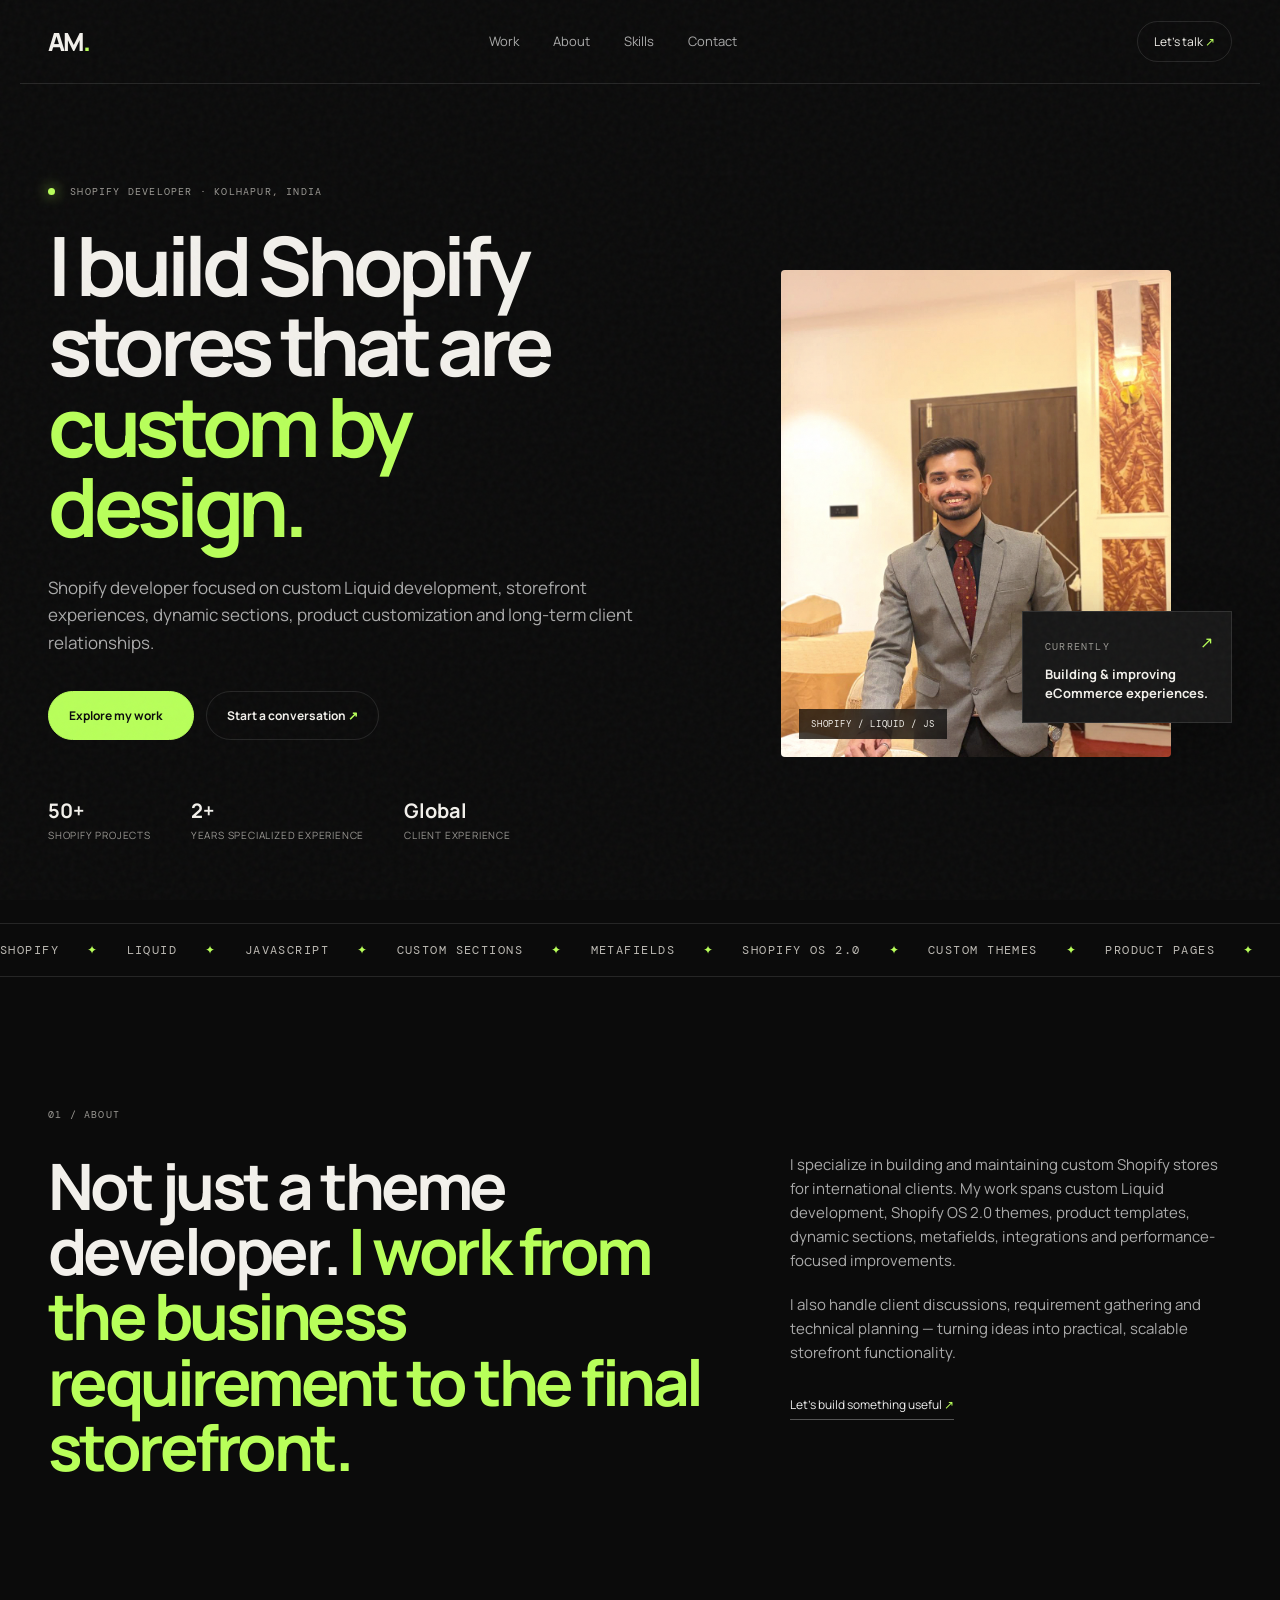
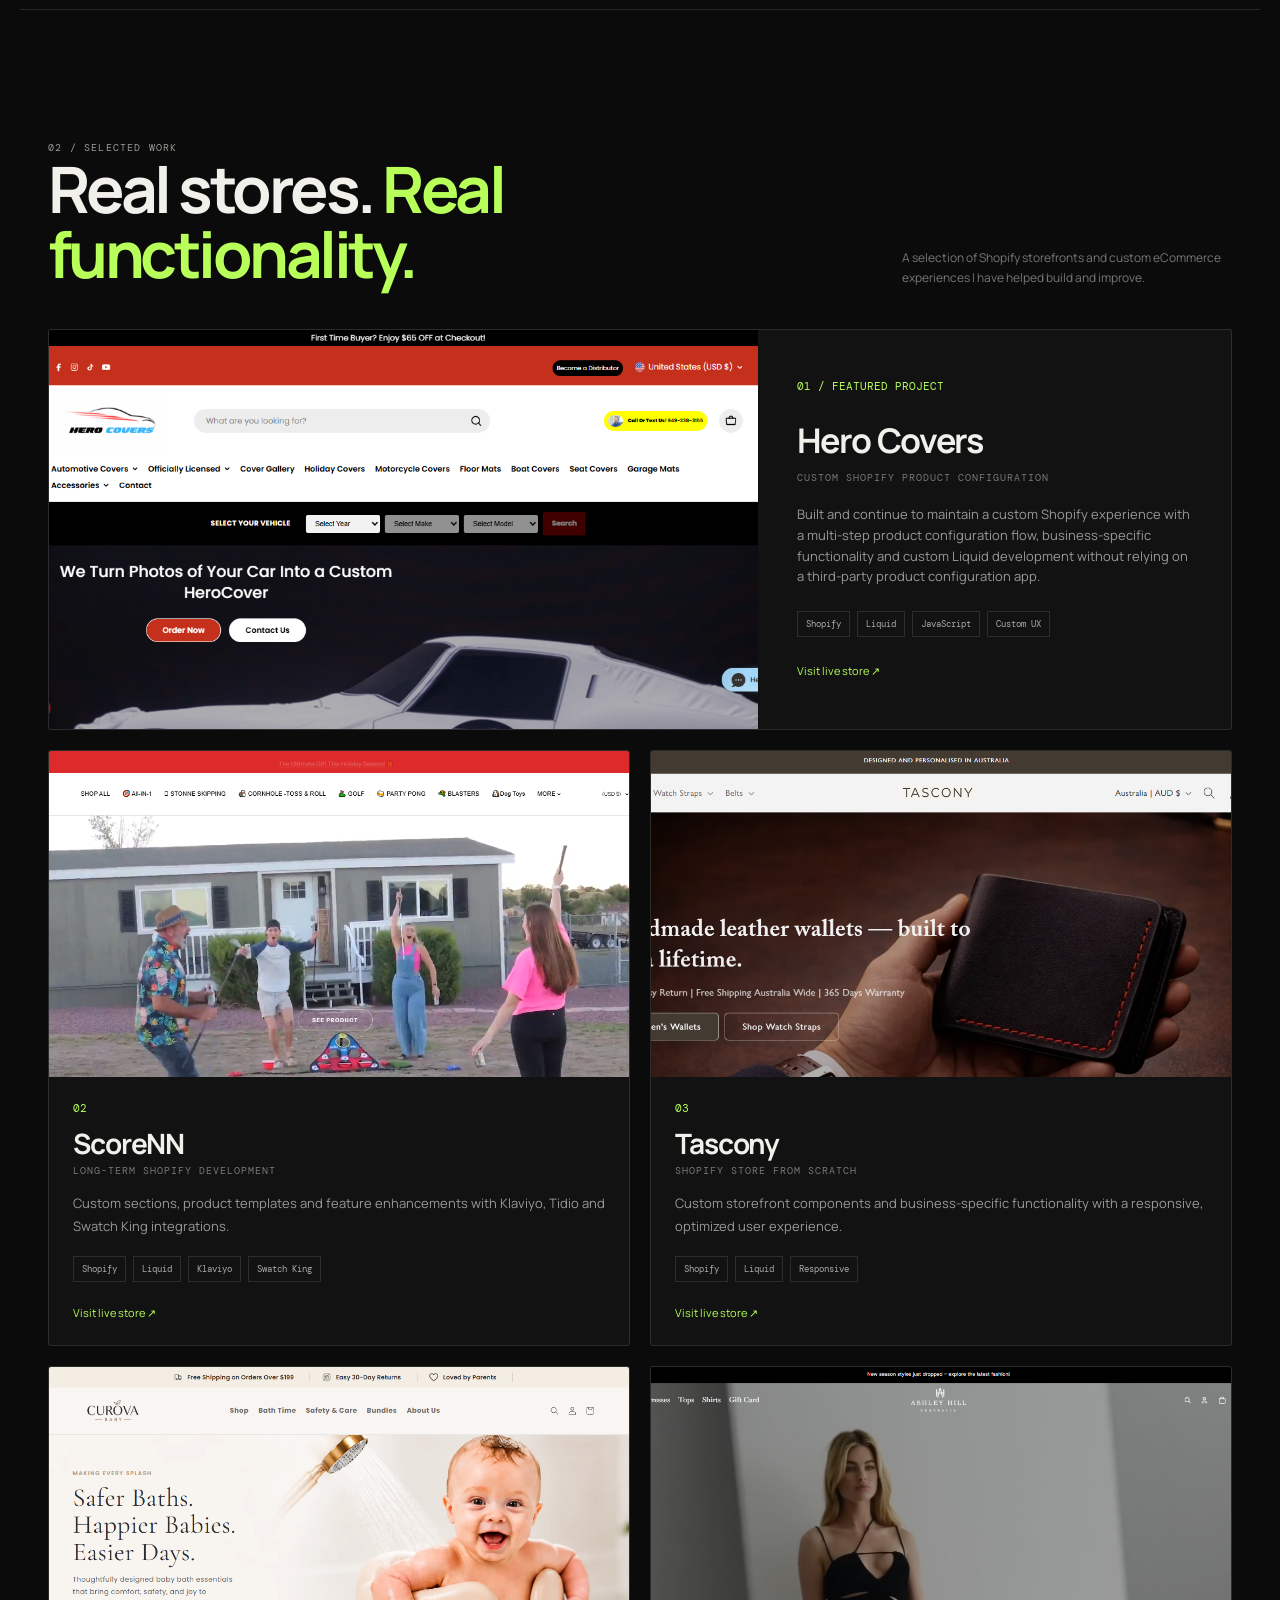
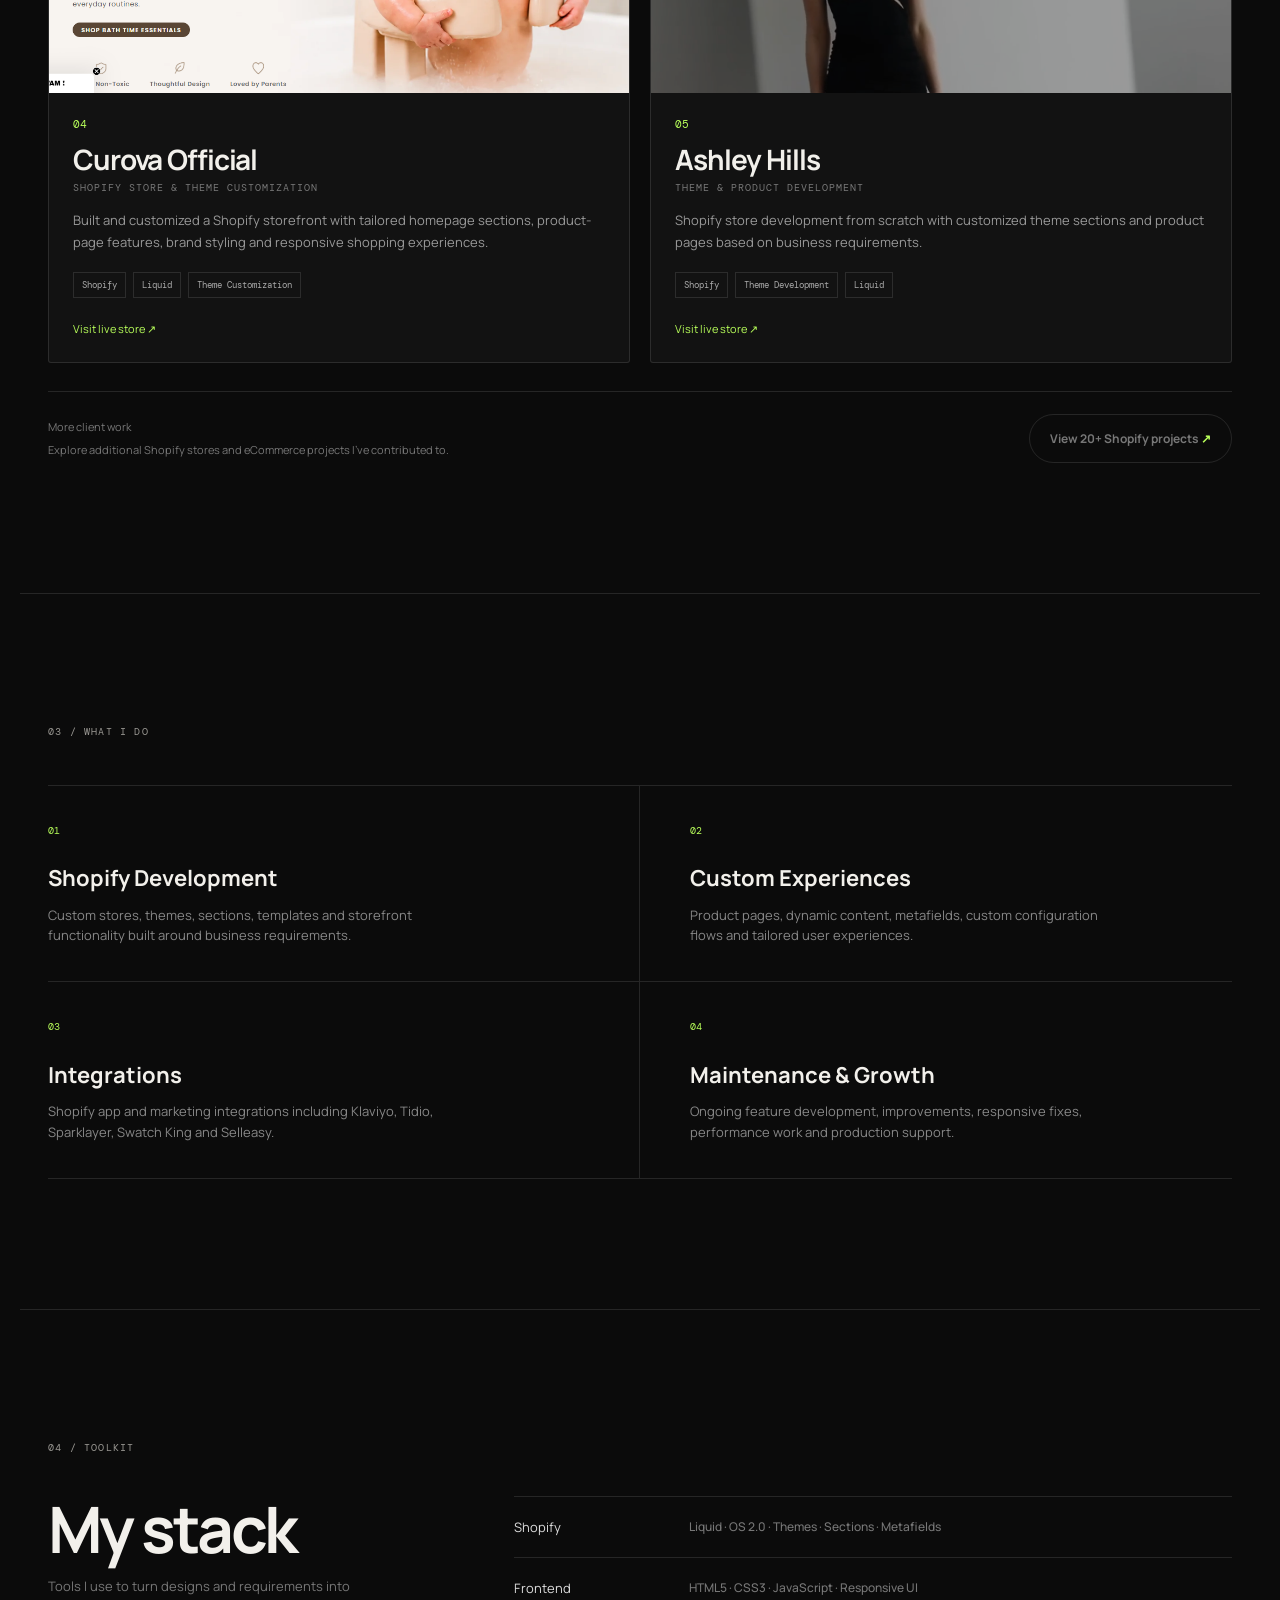
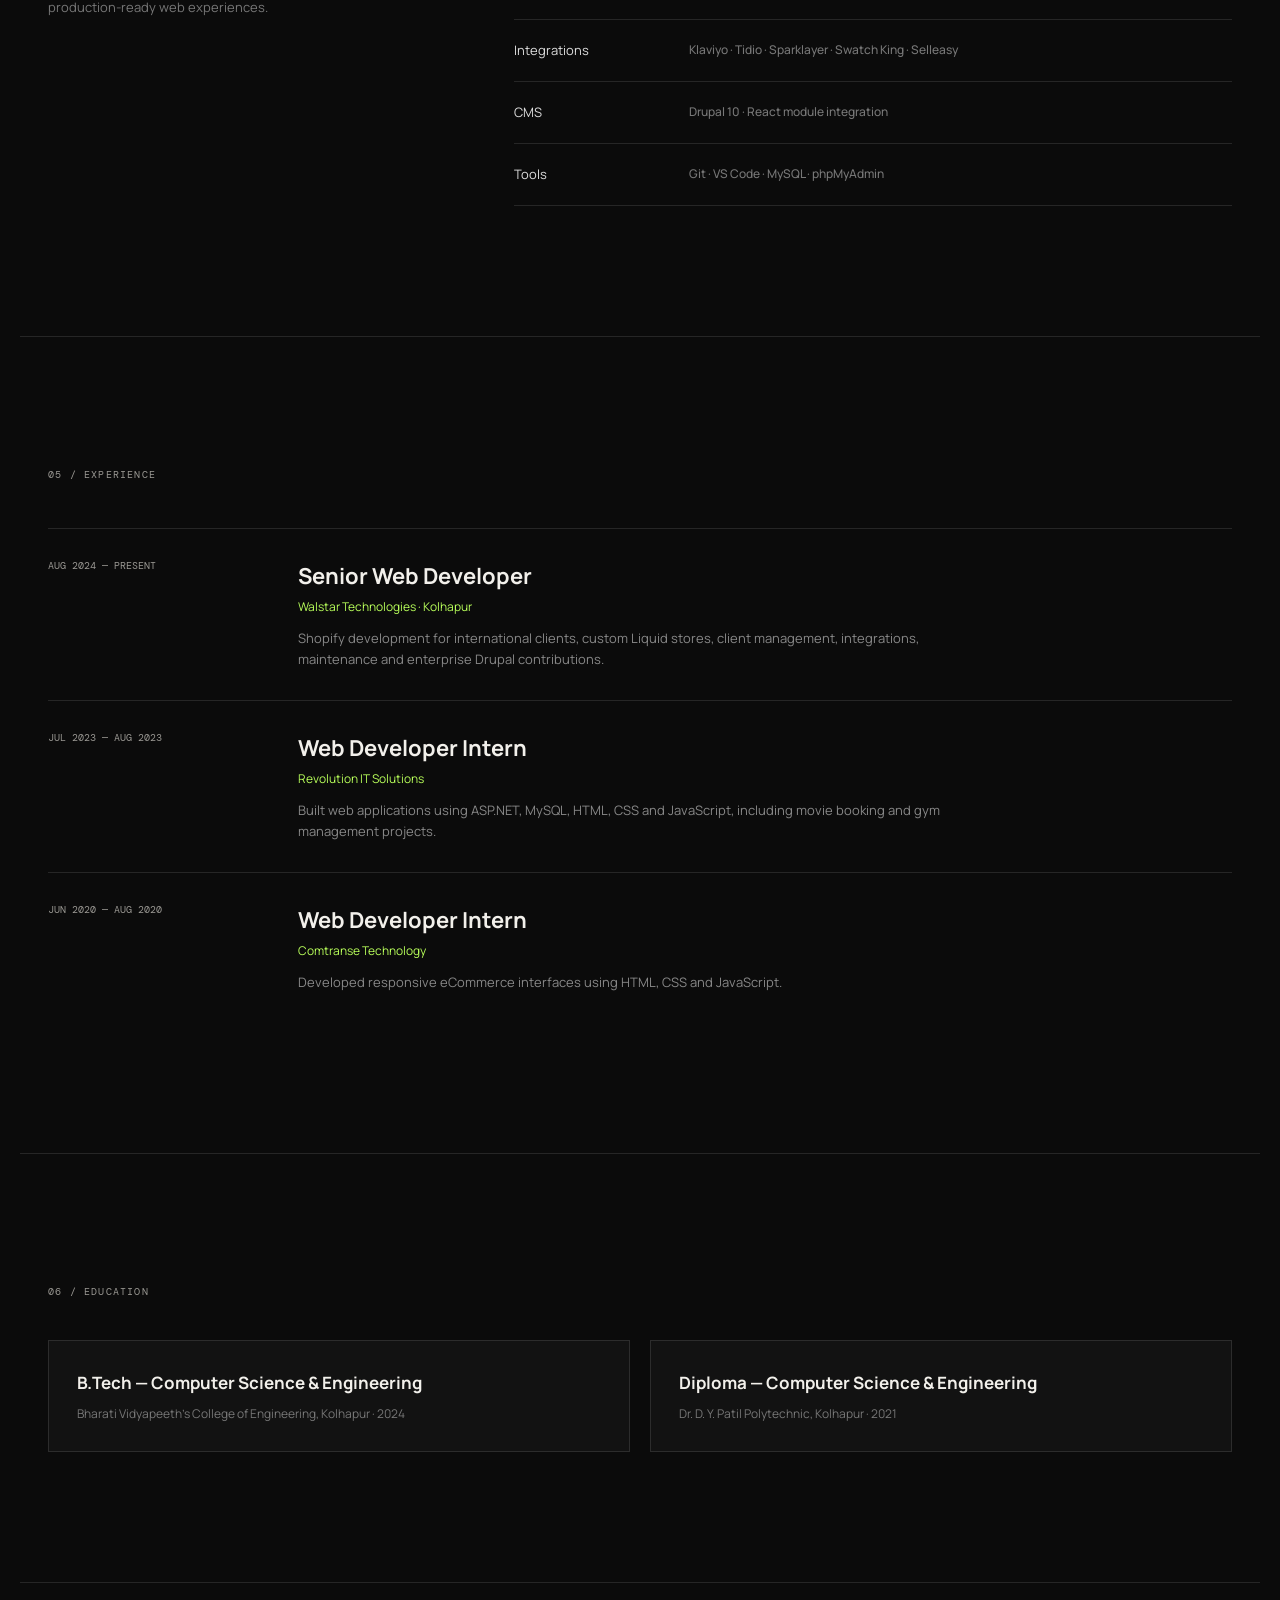
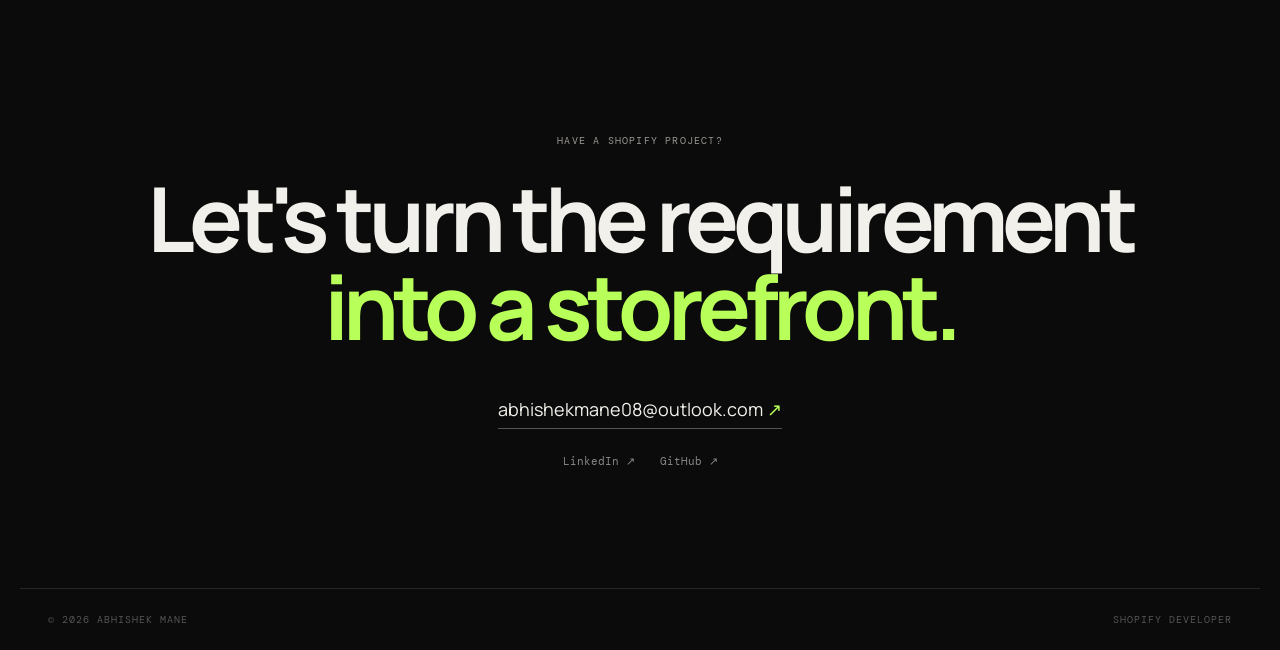
==== commit e7363096: "Update portfolio and add Shopify projects page" ====
--- a/index.html
+++ b/index.html
@@ -156,37 +156,30 @@
           <div class="section-kicker">02 / Selected work</div>
           <h2>Real stores. <span>Real functionality.</span></h2>
         </div>
-        <p>Project walkthrough videos will be added here. For now, each card has a ready-to-replace video placeholder.</p>
-      </div>
-
+        <p>A selection of Shopify storefronts and custom eCommerce experiences I have helped build and improve.</p>
+      </div>
+
+      <!-- Featured project: full-width editorial card -->
       <article class="project project-featured">
-        <div class="project-media video-placeholder" data-project="Hero Covers">
-          <div class="play-ring">▶</div>
-          <div class="media-bottom">
-            <span>CASE STUDY VIDEO</span>
-            <span>PLACEHOLDER</span>
-          </div>
-        </div>
+        <a class="project-media project-preview" href="https://www.herocovers.com/" target="_blank" rel="noopener" aria-label="Visit Hero Covers">
+          <img src="assets/images/hero-covers-desktop.png" alt="Hero Covers website homepage screenshot" loading="lazy">
+        </a>
         <div class="project-info">
-          <div class="project-number">01</div>
+          <div class="project-number">01 / FEATURED PROJECT</div>
           <h3>Hero Covers</h3>
           <p class="project-type">Custom Shopify Product Configuration</p>
-          <p>
-            Built and continue to maintain a custom Shopify experience with a multi-step product
-            configuration flow, business-specific functionality and custom Liquid development without
-            relying on a third-party product configuration app.
-          </p>
+          <p>Built and continue to maintain a custom Shopify experience with a multi-step product configuration flow, business-specific functionality and custom Liquid development without relying on a third-party product configuration app.</p>
           <div class="chips"><span>Shopify</span><span>Liquid</span><span>JavaScript</span><span>Custom UX</span></div>
           <a class="project-link" href="https://www.herocovers.com/" target="_blank" rel="noopener">Visit live store ↗</a>
         </div>
       </article>
 
+      <!-- Supporting projects: every card has one media region and one content region -->
       <div class="project-grid">
         <article class="project project-card">
-          <div class="project-media video-placeholder" data-project="ScoreNN">
-            <div class="play-ring">▶</div>
-            <div class="media-bottom"><span>VIDEO PLACEHOLDER</span></div>
-          </div>
+          <a class="project-media project-preview" href="https://scorenn.com/" target="_blank" rel="noopener" aria-label="Visit ScoreNN">
+            <img src="assets/images/scorenn-desktop.png" alt="ScoreNN website homepage screenshot" loading="lazy">
+          </a>
           <div class="project-info">
             <div class="project-number">02</div>
             <h3>ScoreNN</h3>
@@ -198,10 +191,9 @@
         </article>
 
         <article class="project project-card">
-          <div class="project-media video-placeholder" data-project="Tascony">
-            <div class="play-ring">▶</div>
-            <div class="media-bottom"><span>VIDEO PLACEHOLDER</span></div>
-          </div>
+          <a class="project-media project-preview" href="https://tascony.com/" target="_blank" rel="noopener" aria-label="Visit Tascony">
+            <img src="assets/images/tascony-desktop.png" alt="Tascony website homepage screenshot" loading="lazy">
+          </a>
           <div class="project-info">
             <div class="project-number">03</div>
             <h3>Tascony</h3>
@@ -213,29 +205,27 @@
         </article>
 
         <article class="project project-card">
-          <div class="project-media video-placeholder" data-project="Luxury Peptide">
-            <div class="play-ring">▶</div>
-            <div class="media-bottom"><span>VIDEO PLACEHOLDER</span></div>
-          </div>
+          <a class="project-media project-preview" href="https://curovaofficial.com/" target="_blank" rel="noopener" aria-label="Visit Curova Official">
+            <img src="assets/images/curova-desktop.png" alt="Curova Official website homepage screenshot" loading="lazy">
+          </a>
           <div class="project-info">
             <div class="project-number">04</div>
-            <h3>Luxury Peptide</h3>
-            <p class="project-type">Custom Shopify Store</p>
-            <p>Complete Shopify build with custom UI components, advanced customization and attention to performance and UX.</p>
-            <div class="chips"><span>Shopify</span><span>Custom UI</span><span>Performance</span></div>
-            <a class="project-link" href="https://luxurypeptide.com/" target="_blank" rel="noopener">Visit live store ↗</a>
+            <h3>Curova Official</h3>
+            <p class="project-type">Shopify Store &amp; Theme Customization</p>
+            <p>Built and customized a Shopify storefront with tailored homepage sections, product-page features, brand styling and responsive shopping experiences.</p>
+            <div class="chips"><span>Shopify</span><span>Liquid</span><span>Theme Customization</span></div>
+            <a class="project-link" href="https://curovaofficial.com/" target="_blank" rel="noopener">Visit live store ↗</a>
           </div>
         </article>
 
         <article class="project project-card">
-          <div class="project-media video-placeholder" data-project="Ashley Hills">
-            <div class="play-ring">▶</div>
-            <div class="media-bottom"><span>VIDEO PLACEHOLDER</span></div>
-          </div>
+          <a class="project-media project-preview" href="https://ashleyhills.com/" target="_blank" rel="noopener" aria-label="Visit Ashley Hills">
+            <img src="assets/images/ashleyhills-desktop.png" alt="Ashley Hills Shopify store screenshot" loading="lazy">
+          </a>
           <div class="project-info">
             <div class="project-number">05</div>
             <h3>Ashley Hills</h3>
-            <p class="project-type">Theme & Product Development</p>
+            <p class="project-type">Theme &amp; Product Development</p>
             <p>Shopify store development from scratch with customized theme sections and product pages based on business requirements.</p>
             <div class="chips"><span>Shopify</span><span>Theme Development</span><span>Liquid</span></div>
             <a class="project-link" href="https://ashleyhills.com/" target="_blank" rel="noopener">Visit live store ↗</a>
@@ -244,220 +234,15 @@
       </div>
 
       <div class="more-work">
-        <span>Also contributed to</span>
-        <strong>Pointe Studio</strong>
-        <strong>Pirate Camp Co</strong>
-        <strong>20+ Shopify projects</strong>
-      </div>
-    </section>
-    
-    <!-- =========================
-        BUNDLEFORGE FEATURED APP
-    ========================== -->
-
-    <section class="section bundleforge-section">
-
-      <div class="section-heading bundleforge-heading">
-
         <div>
-
-          <div class="section-kicker">
-            Featured Build / 01
-          </div>
-
-          <h2>
-            BundleForge
-            <span>
-              Shopify App Development.
-            </span>
-          </h2>
-
-        </div>
-
-        <div class="bundleforge-status">
-
-          <span class="bundleforge-status-dot"></span>
-
-          <span>
-            In Development
-          </span>
-
-        </div>
-
-      </div>
-
-
-      <!-- FULL WIDTH VIDEO -->
-
-      <div class="bundleforge-video">
-
-        <button
-          class="video-placeholder bundleforge-video-trigger"
-          data-project="BundleForge"
-          data-video="assets/videos/bundleforge.mp4"
-          aria-label="Open BundleForge walkthrough"
-        >
-
-          <span class="play-ring">
-            ▶
-          </span>
-
-          <span class="media-bottom">
-
-            <span>
-              PRODUCT WALKTHROUGH
-            </span>
-
-            <span>
-              VIDEO COMING SOON
-            </span>
-
-          </span>
-
-        </button>
-
-      </div>
-
-
-      <!-- DESCRIPTION -->
-
-      <div class="bundleforge-intro">
-
-        <div class="bundleforge-intro-title">
-
-          <div class="section-kicker">
-            About the build
-          </div>
-
-          <h3>
-            Building a flexible
-            <span>
-              bundle experience for Shopify.
-            </span>
-          </h3>
-
-        </div>
-
-
-        <div class="bundleforge-intro-copy">
-
-          <p>
-            BundleForge is an ongoing Shopify app project
-            focused on creating flexible bundle and product
-            experiences for Shopify merchants.
-          </p>
-
-          <p>
-            I've been working on the application over an
-            extended development period, focusing on the
-            product experience, merchant workflow,
-            functionality and overall usability.
-          </p>
-
-          <p>
-            The application is currently in development.
-            A detailed walkthrough will be added here once
-            the build is ready to showcase.
-          </p>
-
-        </div>
-
-      </div>
-
-
-      <!-- FEATURES -->
-
-      <div class="bundleforge-features">
-
-        <article class="bundleforge-feature">
-
-          <span class="bundleforge-feature-number">
-            01
-          </span>
-
-          <h4>
-            Bundle Management
-          </h4>
-
-          <p>
-            Structured workflows for creating and
-            managing bundle-based product experiences.
-          </p>
-
-        </article>
-
-
-        <article class="bundleforge-feature">
-
-          <span class="bundleforge-feature-number">
-            02
-          </span>
-
-          <h4>
-            Merchant Experience
-          </h4>
-
-          <p>
-            A focused interface designed around
-            practical Shopify merchant workflows.
-          </p>
-
-        </article>
-
-
-        <article class="bundleforge-feature">
-
-          <span class="bundleforge-feature-number">
-            03
-          </span>
-
-          <h4>
-            Product Experience
-          </h4>
-
-          <p>
-            Flexible product presentation and
-            bundle-focused storefront interactions.
-          </p>
-
-        </article>
-
-
-        <article class="bundleforge-feature">
-
-          <span class="bundleforge-feature-number">
-            04
-          </span>
-
-          <h4>
-            Custom Development
-          </h4>
-
-          <p>
-            Custom functionality developed around
-            the application's requirements.
-          </p>
-
-        </article>
-
-      </div>
-
-
-      <!-- TECHNOLOGIES -->
-
-      <div class="bundleforge-stack">
-
-        <span>Shopify</span>
-        <span>App Development</span>
-        <span>JavaScript</span>
-        <span>API Integration</span>
-        <span>Custom UI</span>
-
-      </div>
-
-    </section>
-
-    <section class="section services">
+          <span>More client work</span>
+          <p>Explore additional Shopify stores and eCommerce projects I’ve contributed to.</p>
+        </div>
+        <a class="btn btn-ghost" href="projects.html">View 20+ Shopify projects <span>↗</span></a>
+      </div>
+    </section>
+
+<section class="section services">
       <div class="section-kicker">03 / What I do</div>
       <div class="services-grid">
         <div class="service"><span>01</span><h3>Shopify Development</h3><p>Custom stores, themes, sections, templates and storefront functionality built around business requirements.</p></div>
@@ -515,7 +300,7 @@
       <h2>Let's turn the requirement<br><em>into a storefront.</em></h2>
       <a class="contact-email" href="mailto:abhishekmane08@outlook.com" target="_blank">abhishekmane08@outlook.com <span>↗</span></a>
       <div class="contact-links">
-        <a href="https://www.linkedin.com/in/abhishek-mane-61b139275/" target="_blank" rel="noopener">LinkedIn ↗</a>
+        <a href="https://www.linkedin.com/in/abhishek-mane-shopify/" target="_blank" rel="noopener">LinkedIn ↗</a>
         <a href="https://github.com/abhishek-mane-fr/" target="_blank" rel="noopener">GitHub ↗</a>
       </div>
     </section>
--- a/styles.css
+++ b/styles.css
@@ -61,14 +61,37 @@
 .project { background:var(--surface); border:1px solid var(--line); }
 .project-featured { display:grid; grid-template-columns:1.2fr .8fr; }
 .project-media { min-height:430px; }
-.video-placeholder { background:
-  radial-gradient(circle at 50% 40%, rgba(184,255,90,.10), transparent 32%),
-  linear-gradient(135deg, #181818, #0e0e0e 70%);
-  display:flex; align-items:center; justify-content:center; position:relative; overflow:hidden;
-}
-.video-placeholder:before { content:""; position:absolute; inset:25px; border:1px dashed rgba(255,255,255,.12); }
-.play-ring { width:76px; height:76px; border:1px solid rgba(184,255,90,.7); color:var(--accent); border-radius:50%; display:grid; place-items:center; padding-left:3px; font-size:18px; position:relative; z-index:1; }
-.media-bottom { position:absolute; bottom:16px; left:18px; right:18px; display:flex; justify-content:space-between; font:9px "DM Mono",monospace; color:#777; letter-spacing:.12em; z-index:2; }
+
+.project-preview {
+  min-height: 430px;
+  display: grid;
+  place-items: center;
+  padding: 24px;
+  background:
+    radial-gradient(circle at 20% 20%, rgba(184,255,90,.10), transparent 32%),
+    linear-gradient(135deg, #1b1b1b, #101010 72%);
+}
+.project-card .project-preview { min-height: 270px; }
+.preview-placeholder {
+  width: 100%;
+  min-height: 220px;
+  border: 1px dashed rgba(255,255,255,.18);
+  display: flex;
+  flex-direction: column;
+  align-items: center;
+  justify-content: center;
+  gap: 8px;
+  text-align: center;
+  color: #8b8b85;
+  font: 10px "DM Mono", monospace;
+  letter-spacing: .1em;
+}
+.preview-placeholder small {
+  font: 10px "Manrope", sans-serif;
+  letter-spacing: 0;
+  color: #686862;
+}
+
 .project-info { padding:38px; display:flex; flex-direction:column; justify-content:center; }
 .project-number { font:11px "DM Mono",monospace; color:var(--accent); margin-bottom:20px; }
 .project h3 { font-size:34px; letter-spacing:-.04em; }
@@ -137,514 +160,175 @@
   footer { padding:20px 18px; }
 }
 
-/* =========================================================
-   BUNDLEFORGE — FEATURED APP
-========================================================= */
-
-.bundleforge-section {
-  width: 100%;
-  padding: 130px 0;
-  border-top: 1px solid var(--line);
-}
-
-
-/* ---------- Heading ---------- */
-
-.bundleforge-heading {
-  align-items: flex-end;
-  margin-bottom: 45px;
-}
-
-.bundleforge-heading h2 {
-  max-width: 850px;
-}
-
-.bundleforge-heading h2 span {
+
+/* Project screenshot previews */
+.project-preview { overflow: hidden; }
+.project-preview > img { display:block; width:100%; height:100%; min-height:240px; object-fit:cover; object-position:top center; }
+
+
+/* Responsive screenshot and layout corrections */
+.project-preview { min-height: 0; padding: 0; display: block; aspect-ratio: 16 / 9; background: #111; }
+.project-preview > img { display:block; width:100%; height:100%; min-height:0; object-fit:cover; object-position:top center; }
+.project-featured .project-media { min-height:0; }
+.project-card .project-media { min-height:0; }
+.project-info { min-width:0; }
+.project h3, .project-info p { overflow-wrap:anywhere; }
+@media (min-width: 901px) {
+  .project-featured .project-preview { aspect-ratio: 16 / 10; }
+  .project-card .project-preview { aspect-ratio: 16 / 9; }
+}
+@media (max-width: 900px) {
+  .hero { min-height:0; gap:35px; padding-top:70px; padding-bottom:65px; }
+  .hero-visual { min-height:430px; }
+  .project-featured { grid-template-columns:minmax(0,1fr); }
+  .project-featured .project-preview { aspect-ratio:16/9; }
+  .project-info { padding:26px; }
+  .section { padding-top:85px; padding-bottom:85px; }
+  .intro-grid { gap:30px; }
+  .skills-grid { gap:35px; }
+}
+@media (max-width: 650px) {
+  .hero h1 { font-size:clamp(42px, 11vw, 54px); }
+  .hero-text { font-size:15px; }
+  .hero-visual { min-height:360px; }
+  .portrait-frame { width:min(78%, 290px); }
+  .floating-card { right:0; bottom:12px; width:165px; padding:14px; }
+  .section-heading { gap:18px; margin-bottom:30px; }
+  .section h2 { font-size:clamp(34px, 9vw, 46px); }
+  .project-grid { gap:16px; }
+  .project-card .project-info { padding:20px; }
+  .project-card h3 { font-size:24px; }
+  .project-featured .project-info { padding:22px; }
+  .services-grid { margin-top:25px; }
+  .skills-grid { margin-top:25px; }
+  .contact h2 { font-size:clamp(42px, 11vw, 60px); }
+  .contact-links { flex-wrap:wrap; gap:15px; }
+  footer { gap:12px; flex-wrap:wrap; font-size:9px; }
+}
+
+/* Refined homepage selected-work layout */
+.work-section .section-heading { margin-bottom: 42px; }
+.work-section .project { min-width: 0; overflow: hidden; border-radius: 3px; }
+.work-section .project-featured { align-items: stretch; }
+.work-section .project-featured .project-preview { aspect-ratio: 16 / 10; }
+.work-section .project-featured .project-preview img { object-fit: cover; object-position: top center; transition: transform .6s ease; }
+.work-section .project-info { min-width: 0; }
+.work-section .project-grid { align-items: stretch; gap: 18px; }
+.work-section .project-card { display: flex; flex-direction: column; min-width: 0; }
+.work-section .project-card .project-preview { aspect-ratio: 16 / 9; flex: 0 0 auto; }
+.work-section .project-card .project-preview img { object-fit: cover; object-position: top center; transition: transform .6s ease; }
+.work-section .project-card .project-info { flex: 1; align-items: flex-start; padding: 25px; }
+.work-section .project-card .project-number { margin-bottom: 12px; }
+.work-section .project-card h3 { font-size: clamp(22px, 2vw, 28px); line-height: 1.1; }
+.work-section .project-card .project-type { margin-bottom: 13px; line-height: 1.6; }
+.work-section .project-card .project-info p:not(.project-type) { line-height: 1.75; }
+.work-section .project-card .chips { margin-top: 18px; }
+.work-section .project-card .project-link { margin-top: 20px; }
+.work-section .project:hover .project-preview img { transform: scale(1.025); }
+.work-section .more-work { justify-content: space-between; gap: 18px 28px; margin-top: 28px; padding: 22px 0 0; border-top: 1px solid var(--line); }
+.work-section .more-work p { flex: 1; min-width: 180px; margin: 0; }
+.work-section .more-work .btn { flex: 0 0 auto; }
+@media (max-width: 900px) {
+  .work-section .project-featured { grid-template-columns: minmax(0, 1fr); }
+  .work-section .project-featured .project-preview { aspect-ratio: 16 / 9; }
+  .work-section .project-featured .project-info { padding: 28px; }
+}
+@media (max-width: 650px) {
+  .work-section .section-heading { align-items: flex-start; flex-direction: column; margin-bottom: 26px; }
+  .work-section .section-heading > p { max-width: 100%; }
+  .work-section .project-grid { grid-template-columns: minmax(0, 1fr); gap: 16px; }
+  .work-section .project-card .project-preview { aspect-ratio: 16 / 9; }
+  .work-section .project-card .project-info { padding: 22px; }
+  .work-section .more-work { align-items: flex-start; flex-direction: column; }
+  .work-section .more-work p { min-width: 0; }
+}
+
+
+/* =========================================
+   SELECTED WORK — STRUCTURE-FIRST FIX
+   ========================================= */
+#work .project-featured {
+  display: grid;
+  grid-template-columns: minmax(0, 1.2fr) minmax(280px, .8fr);
+  align-items: stretch;
+  gap: 0;
+  overflow: hidden;
+}
+#work .project-featured > .project-media,
+#work .project-card > .project-media {
   display: block;
-}
-
-
-.bundleforge-status {
-  display: inline-flex;
-  align-items: center;
-  gap: 9px;
-
-  padding: 9px 13px;
-
-  border: 1px solid var(--line);
-  border-radius: 999px;
-
-  color: var(--muted);
-
-  font-family: "DM Mono", monospace;
-  font-size: 0.65rem;
-  letter-spacing: 0.1em;
-  text-transform: uppercase;
-
-  white-space: nowrap;
-}
-
-
-.bundleforge-status-dot {
-  width: 7px;
-  height: 7px;
-
-  border-radius: 50%;
-
-  background: var(--accent);
-
-  box-shadow: 0 0 0 4px rgba(184, 255, 90, 0.08);
-
-  animation: bundleforge-pulse 2s ease-in-out infinite;
-}
-
-
-@keyframes bundleforge-pulse {
-
-  0%,
-  100% {
-    opacity: 0.45;
-    transform: scale(0.85);
-  }
-
-  50% {
-    opacity: 1;
-    transform: scale(1);
-  }
-
-}
-
-
-/* ---------- Full Width Video ---------- */
-
-.bundleforge-video {
-  width: 100%;
-  height: min(76vh, 820px);
-
+  min-width: 0;
+  min-height: 0;
+  padding: 0;
   overflow: hidden;
-
-  background: var(--surface);
-
-  border: 1px solid var(--line);
-}
-
-
-.bundleforge-video-trigger {
+  aspect-ratio: 16 / 9;
+  background: #111;
+}
+#work .project-featured > .project-media img,
+#work .project-card > .project-media img {
+  display: block;
   width: 100%;
   height: 100%;
-
   min-height: 0;
-
-  border: 0;
-  border-radius: 0;
-
-  background:
-    radial-gradient(
-      circle at 50% 50%,
-      rgba(184, 255, 90, 0.055),
-      transparent 38%
-    ),
-    var(--surface);
-
-  color: var(--text);
-
-  cursor: pointer;
-}
-
-
-.bundleforge-video-trigger::before {
-  content: "BUNDLEFORGE";
-
-  position: absolute;
-
-  top: 50%;
-  left: 50%;
-
-  transform: translate(-50%, -50%);
-
-  font-family: "DM Mono", monospace;
-
-  font-size: clamp(3rem, 10vw, 9rem);
-
-  font-weight: 500;
-
-  letter-spacing: -0.07em;
-
-  color: rgba(255, 255, 255, 0.025);
-
-  white-space: nowrap;
-
-  pointer-events: none;
-}
-
-
-.bundleforge-video-trigger .play-ring {
-  position: relative;
-  z-index: 2;
-
-  width: 86px;
-  height: 86px;
-
-  transition:
-    transform 0.35s ease,
-    background 0.35s ease,
-    border-color 0.35s ease;
-}
-
-
-.bundleforge-video-trigger:hover .play-ring {
-  transform: scale(1.1);
-
-  background: var(--accent);
-
-  border-color: var(--accent);
-
-  color: #0b0b0b;
-}
-
-
-.bundleforge-video-trigger .media-bottom {
-  z-index: 3;
-}
-
-
-/* ---------- Intro ---------- */
-
-.bundleforge-intro {
+  object-fit: cover;
+  object-position: top center;
+  transition: transform .35s ease;
+}
+#work .project-featured > .project-media:hover img,
+#work .project-card > .project-media:hover img {
+  transform: scale(1.02);
+}
+#work .project-featured > .project-info,
+#work .project-card > .project-info {
+  min-width: 0;
+  display: flex;
+  flex-direction: column;
+  align-items: flex-start;
+}
+#work .project-featured > .project-info { padding: clamp(24px, 3vw, 42px); }
+#work .project-grid {
   display: grid;
-
-  grid-template-columns: 1fr 1fr;
-
-  gap: 90px;
-
-  padding: 90px 0;
-
-  border-bottom: 1px solid var(--line);
-}
-
-
-.bundleforge-intro-title h3 {
-  max-width: 580px;
-
+  grid-template-columns: repeat(2, minmax(0, 1fr));
+  align-items: stretch;
+  gap: 20px;
   margin-top: 20px;
-
-  font-size: clamp(2rem, 4vw, 4rem);
-
-  line-height: 0.98;
-
-  letter-spacing: -0.055em;
-}
-
-
-.bundleforge-intro-title h3 span {
-  display: block;
-
-  color: var(--muted);
-}
-
-
-.bundleforge-intro-copy {
-  max-width: 620px;
-}
-
-
-.bundleforge-intro-copy p {
-  margin: 0 0 25px;
-
-  color: var(--muted);
-
-  font-size: 0.98rem;
-
-  line-height: 1.8;
-}
-
-
-.bundleforge-intro-copy p:last-child {
-  margin-bottom: 0;
-}
-
-
-/* ---------- Feature Grid ---------- */
-
-.bundleforge-features {
-  display: grid;
-
-  grid-template-columns: repeat(4, 1fr);
-
-  border-bottom: 1px solid var(--line);
-}
-
-
-.bundleforge-feature {
-  min-height: 260px;
-
-  padding: 30px;
-
-  border-right: 1px solid var(--line);
-
-  transition:
-    background 0.3s ease,
-    transform 0.3s ease;
-}
-
-
-.bundleforge-feature:first-child {
-  border-left: 1px solid var(--line);
-}
-
-
-.bundleforge-feature:hover {
-  background: rgba(255, 255, 255, 0.025);
-
-  transform: translateY(-3px);
-}
-
-
-.bundleforge-feature-number {
-  display: block;
-
-  margin-bottom: 65px;
-
-  color: var(--accent);
-
-  font-family: "DM Mono", monospace;
-
-  font-size: 0.65rem;
-
-  letter-spacing: 0.08em;
-}
-
-
-.bundleforge-feature h4 {
-  margin-bottom: 12px;
-
-  font-size: 1.05rem;
-
-  font-weight: 600;
-}
-
-
-.bundleforge-feature p {
-  max-width: 250px;
-
-  margin: 0;
-
-  color: var(--muted);
-
-  font-size: 0.85rem;
-
-  line-height: 1.65;
-}
-
-
-/* ---------- Technology Stack ---------- */
-
-.bundleforge-stack {
+}
+#work .project-card {
   display: flex;
-
-  flex-wrap: wrap;
-
-  gap: 8px;
-
-  padding-top: 35px;
-}
-
-
-.bundleforge-stack span {
-  padding: 9px 13px;
-
-  border: 1px solid var(--line);
-
-  border-radius: 999px;
-
-  color: var(--muted);
-
-  font-family: "DM Mono", monospace;
-
-  font-size: 0.62rem;
-
-  letter-spacing: 0.06em;
-
-  text-transform: uppercase;
-
-  transition:
-    color 0.25s ease,
-    border-color 0.25s ease,
-    background 0.25s ease;
-}
-
-
-.bundleforge-stack span:hover {
-  color: var(--text);
-
-  border-color: rgba(184, 255, 90, 0.4);
-
-  background: rgba(184, 255, 90, 0.04);
-}
-
-
-/* =========================================================
-   BUNDLEFORGE — RESPONSIVE
-========================================================= */
+  flex-direction: column;
+  min-width: 0;
+  overflow: hidden;
+}
+#work .project-card > .project-info {
+  flex: 1;
+  width: 100%;
+  padding: 24px;
+}
+#work .project-card .project-link { margin-top: auto; padding-top: 22px; }
+#work .project-card h3 { font-size: clamp(22px, 2.2vw, 28px); line-height: 1.15; }
+#work .project-card p:not(.project-type) { line-height: 1.75; }
+#work .project-card .chips { margin-top: 18px; }
+#work .more-work {
+  display: flex;
+  justify-content: space-between;
+  align-items: center;
+  gap: 24px;
+  margin-top: 28px;
+}
+#work .more-work > div { min-width: 0; }
+#work .more-work p { margin-top: 6px; }
 
 @media (max-width: 900px) {
-
-  .bundleforge-section {
-    padding: 100px 0;
-  }
-
-
-  .bundleforge-heading {
-    align-items: flex-start;
-
-    gap: 25px;
-  }
-
-
-  .bundleforge-status {
-    margin-top: 5px;
-  }
-
-
-  .bundleforge-video {
-    height: 65vh;
-    min-height: 450px;
-  }
-
-
-  .bundleforge-intro {
-    grid-template-columns: 1fr;
-
-    gap: 45px;
-
-    padding: 70px 0;
-  }
-
-
-  .bundleforge-features {
-    grid-template-columns: repeat(2, 1fr);
-  }
-
-
-  .bundleforge-feature:nth-child(2) {
-    border-right: 0;
-  }
-
-
-  .bundleforge-feature:nth-child(3),
-  .bundleforge-feature:nth-child(4) {
-    border-top: 1px solid var(--line);
-  }
-
-}
-
-
+  #work .project-featured { grid-template-columns: minmax(0, 1fr); }
+  #work .project-featured > .project-media { aspect-ratio: 16 / 9; }
+  #work .project-featured > .project-info { padding: 26px; }
+}
 @media (max-width: 650px) {
-
-  .bundleforge-section {
-    padding: 80px 0;
-  }
-
-
-  .bundleforge-heading {
-    margin-bottom: 30px;
-  }
-
-
-  .bundleforge-heading h2 {
-    font-size: clamp(2.8rem, 14vw, 5rem);
-  }
-
-
-  .bundleforge-status {
-    font-size: 0.58rem;
-
-    padding: 8px 11px;
-  }
-
-
-  .bundleforge-video {
-    height: 58vh;
-    min-height: 380px;
-  }
-
-
-  .bundleforge-video-trigger::before {
-    font-size: 17vw;
-  }
-
-
-  .bundleforge-video-trigger .play-ring {
-    width: 70px;
-    height: 70px;
-
-    font-size: 0.85rem;
-  }
-
-
-  .bundleforge-video-trigger .media-bottom {
-    padding: 0 15px 15px;
-  }
-
-
-  .bundleforge-intro {
-    padding: 60px 0;
-
-    gap: 35px;
-  }
-
-
-  .bundleforge-intro-title h3 {
-    font-size: 2.5rem;
-  }
-
-
-  .bundleforge-intro-copy p {
-    font-size: 0.9rem;
-  }
-
-
-  .bundleforge-features {
-    grid-template-columns: 1fr;
-  }
-
-
-  .bundleforge-feature {
-    min-height: auto;
-
-    padding: 28px 20px;
-
-    border-left: 1px solid var(--line);
-    border-right: 1px solid var(--line);
-
-    border-top: 1px solid var(--line);
-  }
-
-
-  .bundleforge-feature:first-child {
-    border-top: 0;
-  }
-
-
-  .bundleforge-feature-number {
-    margin-bottom: 35px;
-  }
-
-
-  .bundleforge-feature p {
-    max-width: none;
-  }
-
-
-  .bundleforge-stack {
-    gap: 6px;
-  }
-
-
-  .bundleforge-stack span {
-    font-size: 0.56rem;
-
-    padding: 8px 10px;
-  }
-
-}+  #work .project-grid { grid-template-columns: minmax(0, 1fr); gap: 18px; }
+  #work .project-featured > .project-media,
+  #work .project-card > .project-media { aspect-ratio: 16 / 9; }
+  #work .project-featured > .project-info,
+  #work .project-card > .project-info { padding: 20px 18px; }
+  #work .project-card h3 { font-size: 24px; }
+  #work .more-work { align-items: flex-start; flex-direction: column; }
+}
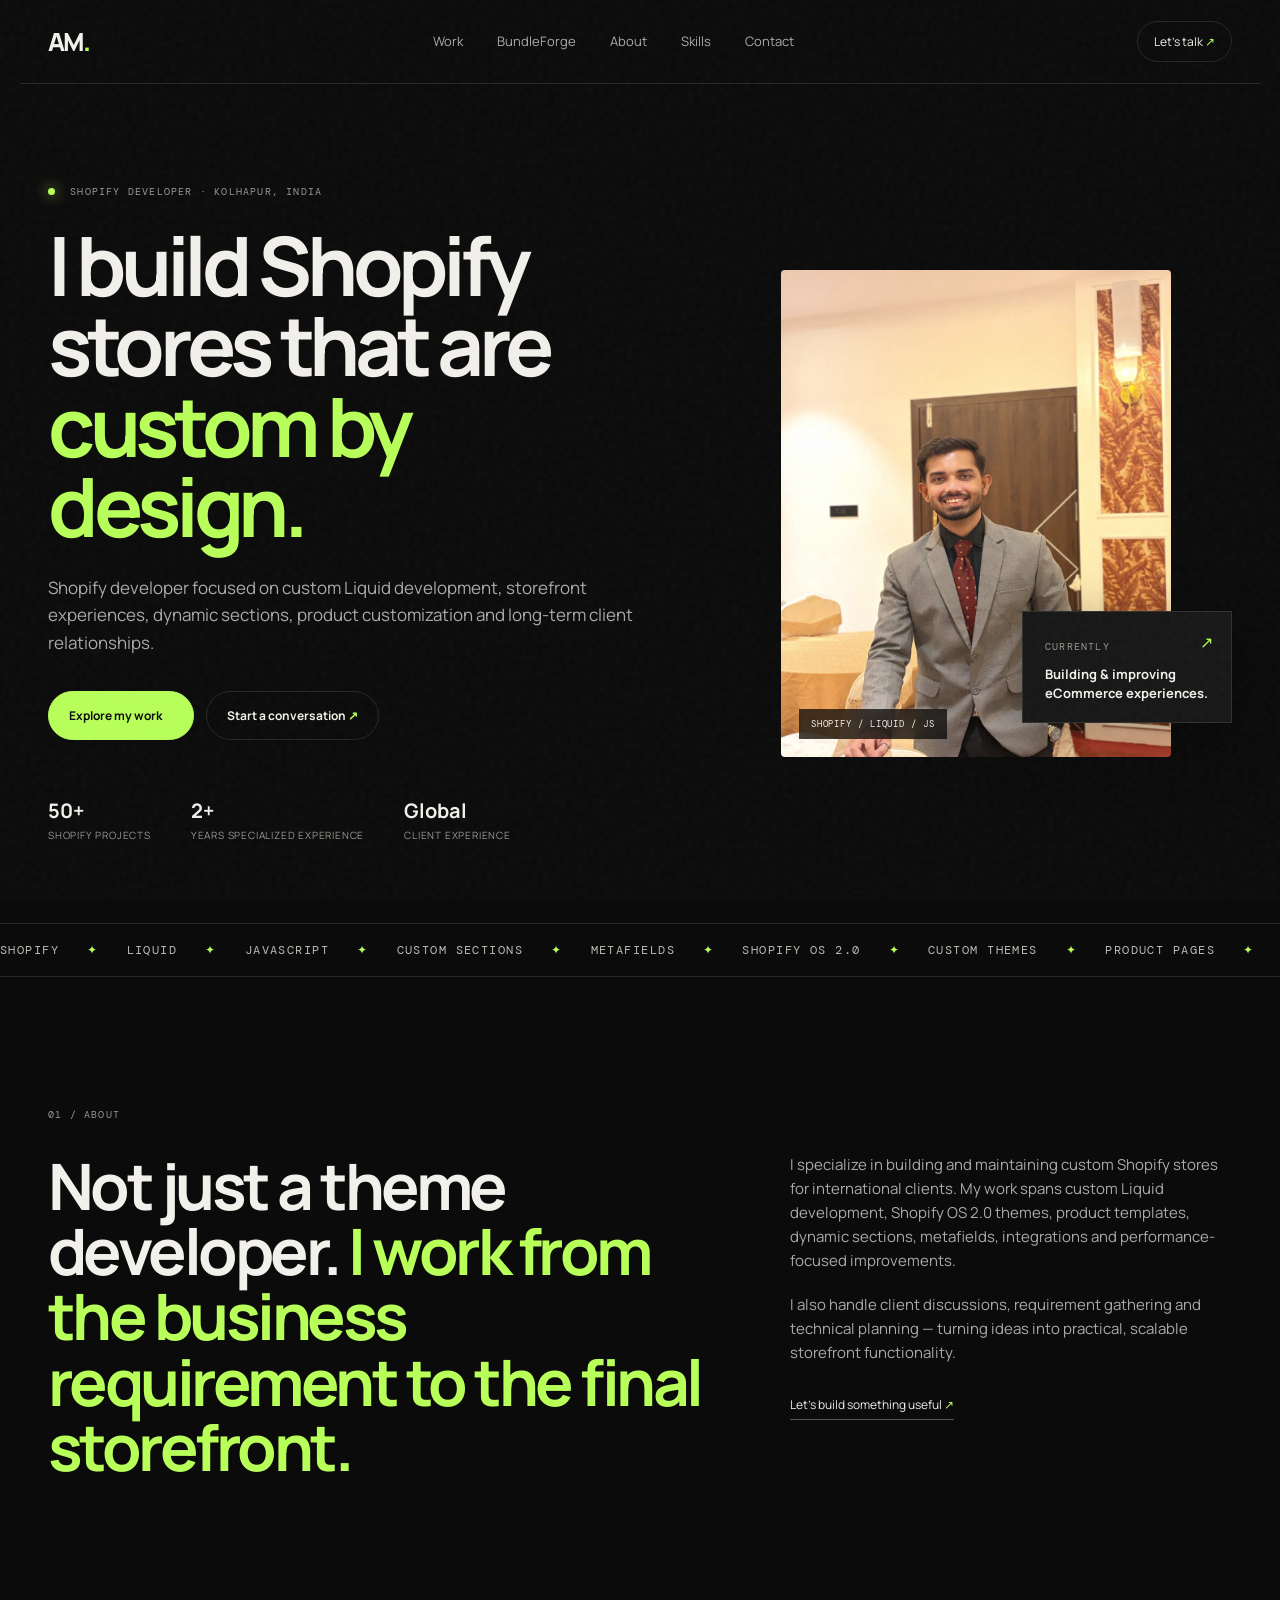
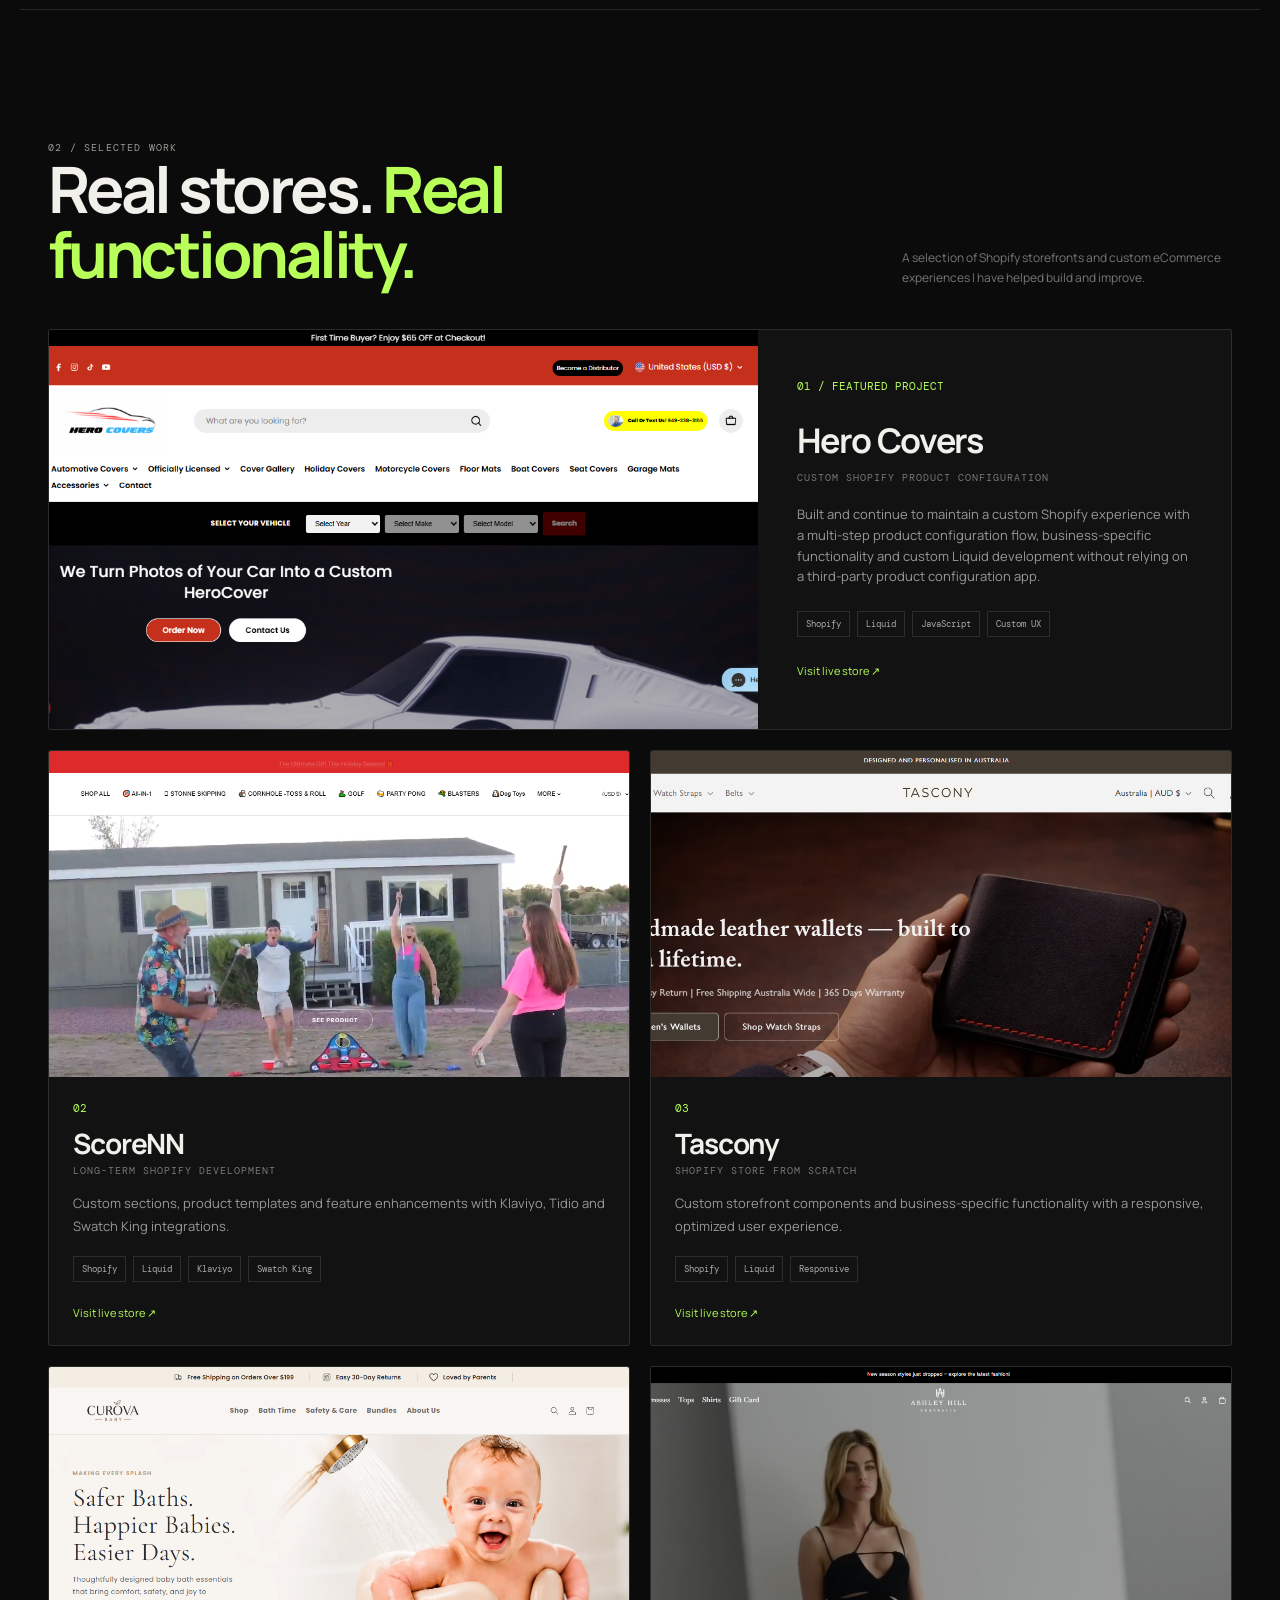
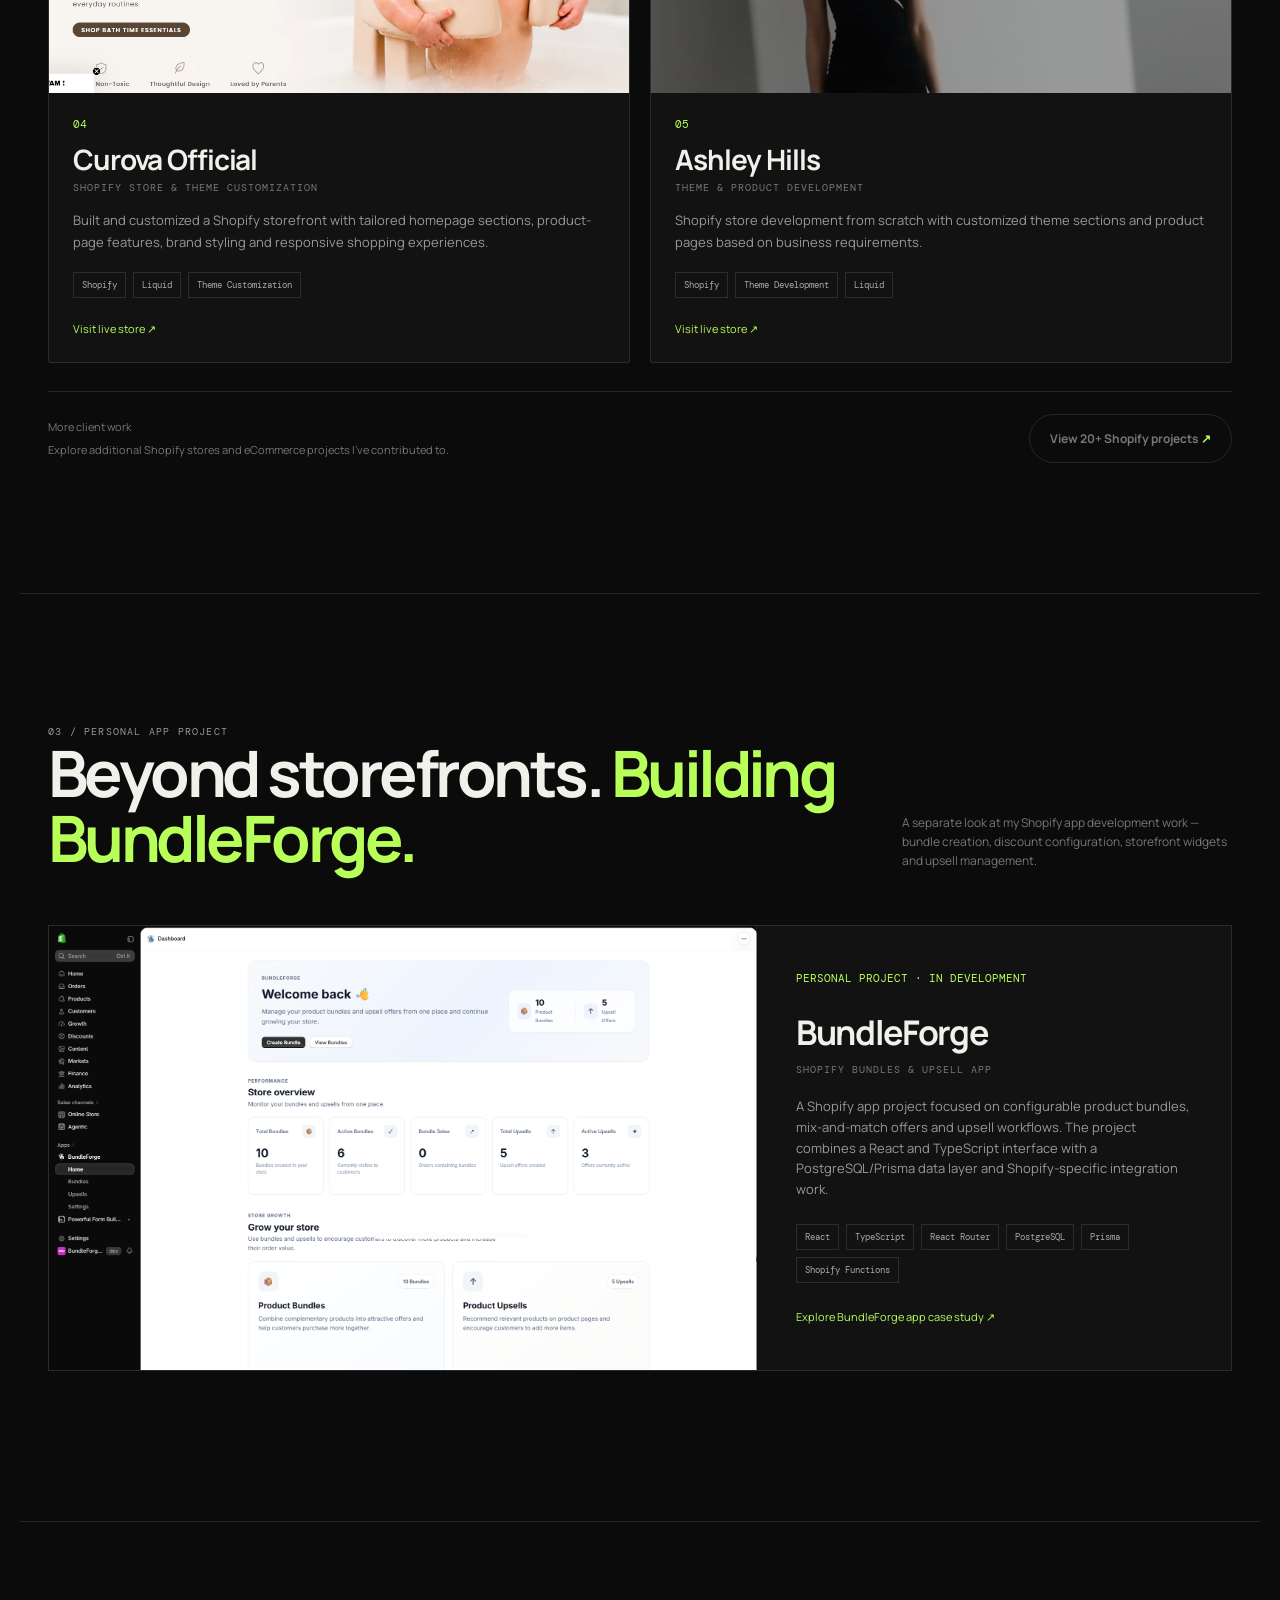
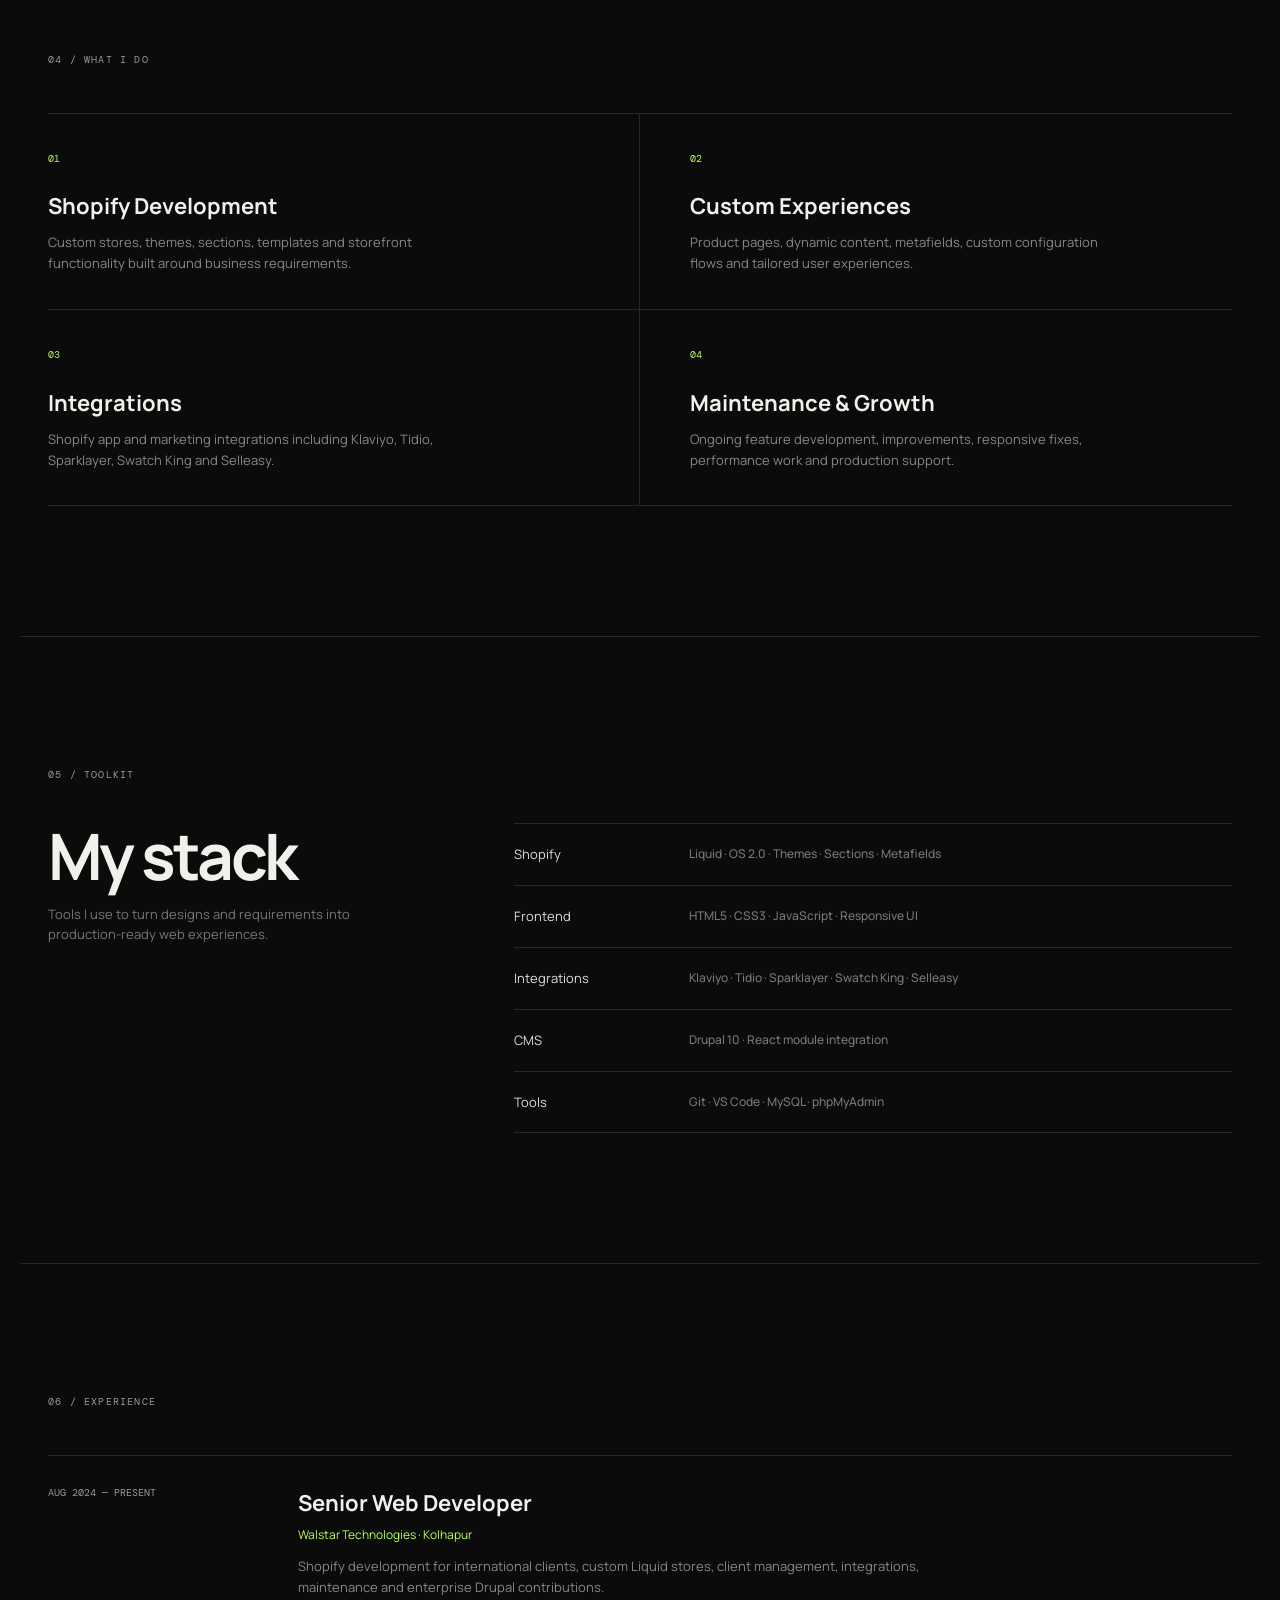
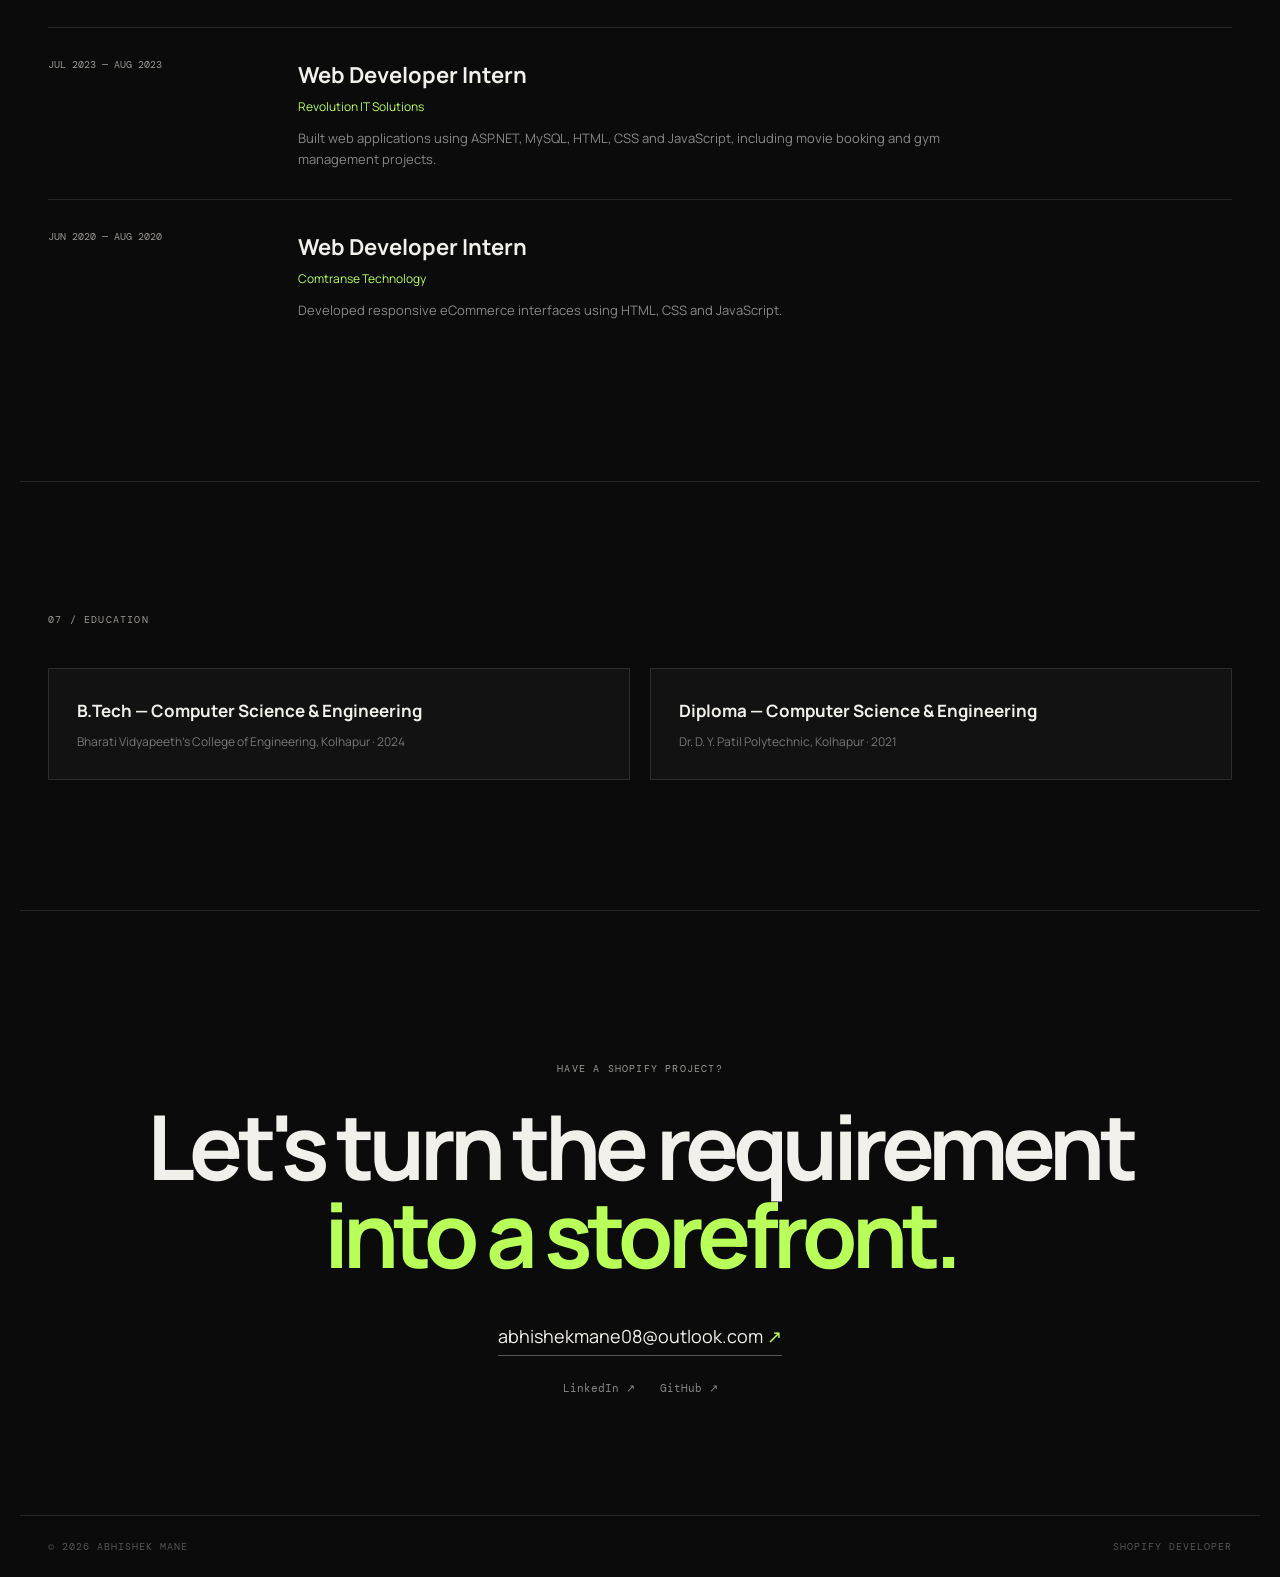
==== commit 689c5bbe: "Add BundleForge app case study and screenshots" ====
--- a/index.html
+++ b/index.html
@@ -17,6 +17,7 @@
     <a class="brand" href="#top">AM<span>.</span></a>
     <nav class="nav">
       <a href="#work">Work</a>
+      <a href="bundleforge.html">BundleForge</a>
       <a href="#about">About</a>
       <a href="#skills">Skills</a>
       <a href="#contact">Contact</a>
@@ -162,7 +163,7 @@
       <!-- Featured project: full-width editorial card -->
       <article class="project project-featured">
         <a class="project-media project-preview" href="https://www.herocovers.com/" target="_blank" rel="noopener" aria-label="Visit Hero Covers">
-          <img src="assets/images/hero-covers-desktop.png" alt="Hero Covers website homepage screenshot" loading="lazy">
+          <img src="assets/images/hero-covers-desktop.png" alt="Hero Covers website homepage screenshot">
         </a>
         <div class="project-info">
           <div class="project-number">01 / FEATURED PROJECT</div>
@@ -178,7 +179,7 @@
       <div class="project-grid">
         <article class="project project-card">
           <a class="project-media project-preview" href="https://scorenn.com/" target="_blank" rel="noopener" aria-label="Visit ScoreNN">
-            <img src="assets/images/scorenn-desktop.png" alt="ScoreNN website homepage screenshot" loading="lazy">
+            <img src="assets/images/scorenn-desktop.png" alt="ScoreNN website homepage screenshot">
           </a>
           <div class="project-info">
             <div class="project-number">02</div>
@@ -192,7 +193,7 @@
 
         <article class="project project-card">
           <a class="project-media project-preview" href="https://tascony.com/" target="_blank" rel="noopener" aria-label="Visit Tascony">
-            <img src="assets/images/tascony-desktop.png" alt="Tascony website homepage screenshot" loading="lazy">
+            <img src="assets/images/tascony-desktop.png" alt="Tascony website homepage screenshot">
           </a>
           <div class="project-info">
             <div class="project-number">03</div>
@@ -206,7 +207,7 @@
 
         <article class="project project-card">
           <a class="project-media project-preview" href="https://curovaofficial.com/" target="_blank" rel="noopener" aria-label="Visit Curova Official">
-            <img src="assets/images/curova-desktop.png" alt="Curova Official website homepage screenshot" loading="lazy">
+            <img src="assets/images/curova-desktop.png" alt="Curova Official website homepage screenshot">
           </a>
           <div class="project-info">
             <div class="project-number">04</div>
@@ -220,7 +221,7 @@
 
         <article class="project project-card">
           <a class="project-media project-preview" href="https://ashleyhills.com/" target="_blank" rel="noopener" aria-label="Visit Ashley Hills">
-            <img src="assets/images/ashleyhills-desktop.png" alt="Ashley Hills Shopify store screenshot" loading="lazy">
+            <img src="assets/images/ashleyhills-desktop.png" alt="Ashley Hills Shopify store screenshot">
           </a>
           <div class="project-info">
             <div class="project-number">05</div>
@@ -242,8 +243,32 @@
       </div>
     </section>
 
+    <section class="section bundleforge-section" id="bundleforge">
+      <div class="section-heading">
+        <div>
+          <div class="section-kicker">03 / Personal app project</div>
+          <h2>Beyond storefronts. <span>Building BundleForge.</span></h2>
+        </div>
+        <p>A separate look at my Shopify app development work — bundle creation, discount configuration, storefront widgets and upsell management.</p>
+      </div>
+      <article class="project project-featured bundleforge-featured">
+        <a class="project-media project-preview bundleforge-real-preview" href="bundleforge.html" aria-label="Explore BundleForge app case study">
+          <img src="assets/images/bundleforge/Dashboard.png" alt="Actual BundleForge app dashboard screenshot">
+          <span class="bf-preview-caption">BUNDLEFORGE APP · IN DEVELOPMENT</span>
+        </a>
+        <div class="project-info">
+          <div class="project-number">PERSONAL PROJECT · IN DEVELOPMENT</div>
+          <h3>BundleForge</h3>
+          <p class="project-type">Shopify Bundles &amp; Upsell App</p>
+          <p>A Shopify app project focused on configurable product bundles, mix-and-match offers and upsell workflows. The project combines a React and TypeScript interface with a PostgreSQL/Prisma data layer and Shopify-specific integration work.</p>
+          <div class="chips"><span>React</span><span>TypeScript</span><span>React Router</span><span>PostgreSQL</span><span>Prisma</span><span>Shopify Functions</span></div>
+          <a class="project-link" href="bundleforge.html">Explore BundleForge app case study ↗</a>
+        </div>
+      </article>
+    </section>
+
 <section class="section services">
-      <div class="section-kicker">03 / What I do</div>
+      <div class="section-kicker">04 / What I do</div>
       <div class="services-grid">
         <div class="service"><span>01</span><h3>Shopify Development</h3><p>Custom stores, themes, sections, templates and storefront functionality built around business requirements.</p></div>
         <div class="service"><span>02</span><h3>Custom Experiences</h3><p>Product pages, dynamic content, metafields, custom configuration flows and tailored user experiences.</p></div>
@@ -253,7 +278,7 @@
     </section>
 
     <section class="section skills-section" id="skills">
-      <div class="section-kicker">04 / Toolkit</div>
+      <div class="section-kicker">05 / Toolkit</div>
       <div class="skills-grid">
         <div>
           <h2>My stack</h2>
@@ -270,7 +295,7 @@
     </section>
 
     <section class="section experience">
-      <div class="section-kicker">05 / Experience</div>
+      <div class="section-kicker">06 / Experience</div>
       <div class="timeline">
         <div class="timeline-item">
           <div class="timeline-date">AUG 2024 — PRESENT</div>
@@ -288,7 +313,7 @@
     </section>
 
     <section class="section education">
-      <div class="section-kicker">06 / Education</div>
+      <div class="section-kicker">07 / Education</div>
       <div class="education-grid">
         <div><h3>B.Tech — Computer Science & Engineering</h3><p>Bharati Vidyapeeth's College of Engineering, Kolhapur · 2024</p></div>
         <div><h3>Diploma — Computer Science & Engineering</h3><p>Dr. D. Y. Patil Polytechnic, Kolhapur · 2021</p></div>
--- a/styles.css
+++ b/styles.css
@@ -332,3 +332,35 @@
   #work .project-card h3 { font-size: 24px; }
   #work .more-work { align-items: flex-start; flex-direction: column; }
 }
+
+
+/* BundleForge portfolio feature */
+.bundleforge-featured { margin-bottom: 20px; }
+.bundleforge-preview { position:relative; overflow:hidden; flex-direction:column; gap:18px; }
+.bf-window { width:min(94%,560px); border:1px solid rgba(255,255,255,.14); border-radius:10px; overflow:hidden; background:#101311; box-shadow:0 25px 70px rgba(0,0,0,.35); transform:rotate(-1deg); }
+.bf-window-top { height:38px; display:flex; align-items:center; gap:5px; padding:0 12px; border-bottom:1px solid rgba(255,255,255,.1); color:#d9e5d2; font:10px "DM Mono",monospace; }
+.bf-window-top span { width:6px;height:6px;border-radius:50%;background:#62675e; }
+.bf-window-top b { margin-left:auto; font-weight:500; }
+.bf-window-body { display:grid; grid-template-columns:48px 1fr; min-height:260px; }
+.bf-sidebar { display:flex; flex-direction:column; align-items:center; gap:18px; padding-top:25px; border-right:1px solid rgba(255,255,255,.08); }
+.bf-sidebar i { width:13px;height:13px;border:1px solid #6b8061;border-radius:4px; }
+.bf-dashboard { padding:24px; display:flex; flex-direction:column; align-items:flex-start; }
+.bf-dashboard small { color:#9dbb8e; font:9px "DM Mono",monospace; letter-spacing:.1em; }
+.bf-dashboard strong { font-size:25px; letter-spacing:-.05em; margin:7px 0 18px; }
+.bf-progress { display:flex; gap:7px; width:100%; margin-bottom:18px; }
+.bf-progress i { height:4px; border-radius:4px; background:#343a31; flex:1; }
+.bf-progress i:first-child { background:var(--accent); }
+.bf-mini-card { width:100%; display:flex; justify-content:space-between; gap:10px; padding:12px 14px; margin-bottom:8px; background:#1b2119; border:1px solid rgba(255,255,255,.08); border-radius:5px; font-size:10px; }
+.bf-mini-card span { color:#898f83; }
+.bf-mini-card b { color:#dcebd3; font-weight:600; }
+.bf-preview-caption { color:#a5a79f; font:9px "DM Mono",monospace; letter-spacing:.14em; }
+.bundleforge-featured .project-link { color:var(--accent); }
+@media(max-width:800px) {
+  .bundleforge-featured { grid-template-columns:1fr; }
+  .bundleforge-preview { min-height:340px; }
+  .bf-window { width:100%; }
+  .bf-window-body { min-height:220px; }
+  .bf-dashboard { padding:18px; }
+  .bf-dashboard strong { font-size:21px; }
+  .bf-mini-card { font-size:9px; }
+}
